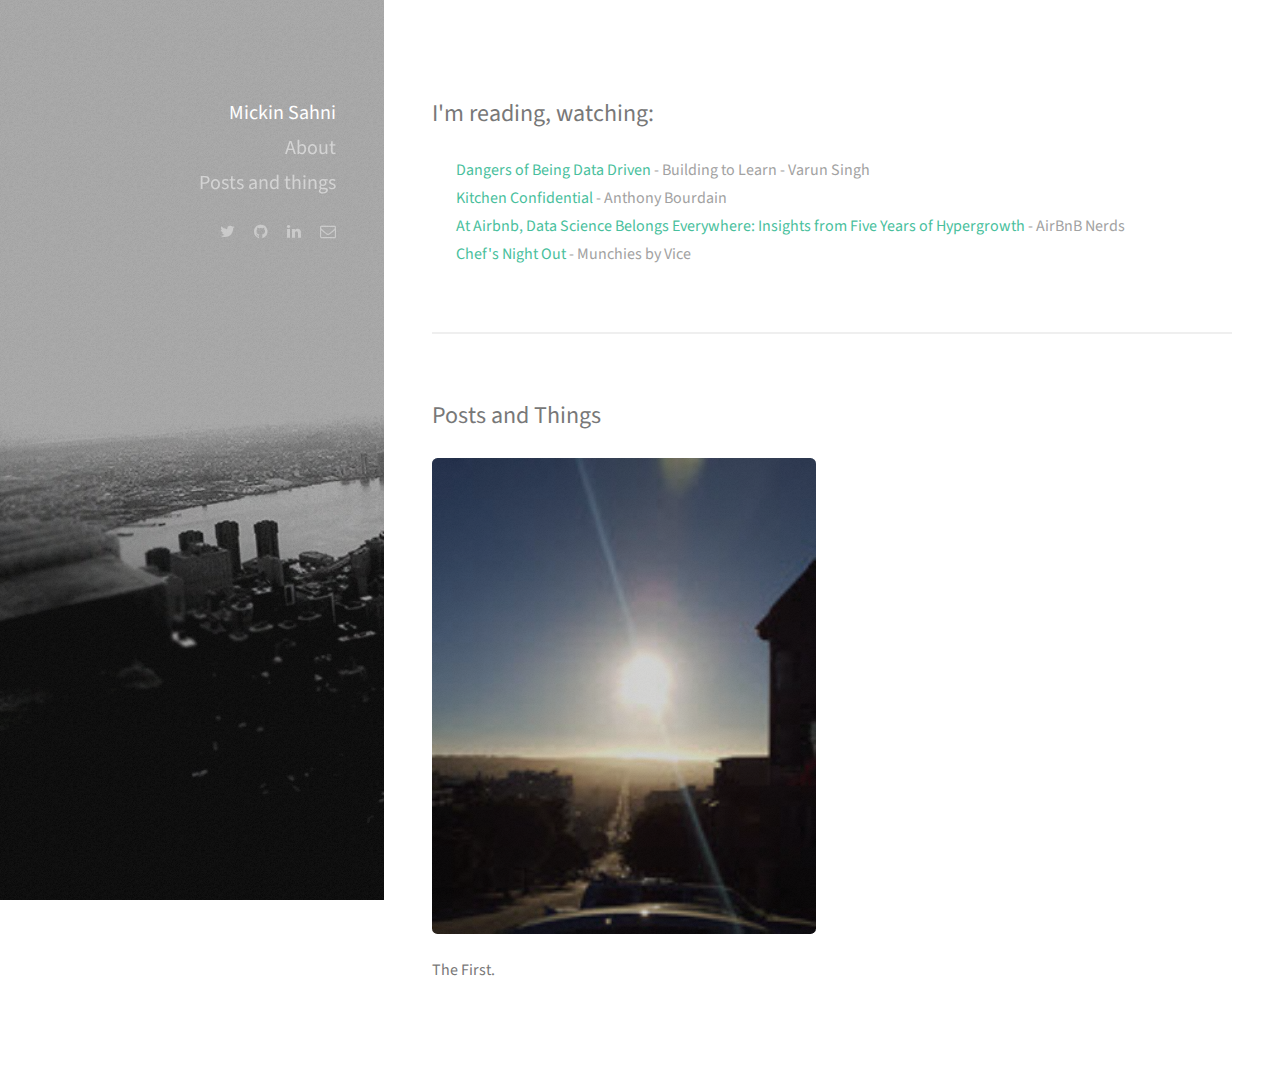
==== index.html @ ffeb9fa8 "Updating pages" ====
<!DOCTYPE HTML>
<!--
	Strata by HTML5 UP
	html5up.net | @n33co
	Free for personal and commercial use under the CCA 3.0 license (html5up.net/license)
-->
<html>
<head>
	<title>Mickin Sahni | Home</title>
	<meta charset="utf-8" />
	<meta name="viewport" content="width=device-width, initial-scale=1" />
	<!--[if lte IE 8]><script src="assets/js/ie/html5shiv.js"></script><![endif]-->
	<link rel="stylesheet" href="assets/css/main.css" />
	<!--[if lte IE 8]><link rel="stylesheet" href="assets/css/ie8.css" /><![endif]-->

	<!--Google Analytics-->
	<script>
		(function(i,s,o,g,r,a,m){i['GoogleAnalyticsObject']=r;i[r]=i[r]||function(){
			(i[r].q=i[r].q||[]).push(arguments)},i[r].l=1*new Date();a=s.createElement(o),
			m=s.getElementsByTagName(o)[0];a.async=1;a.src=g;m.parentNode.insertBefore(a,m)
		})(window,document,'script','//www.google-analytics.com/analytics.js','ga');

		ga('create', 'UA-68290142-1', 'auto');
		ga('send', 'pageview');

	</script>
	<!-- Scripts -->
			<script src="assets/js/jquery.min.js"></script>
			<script src="assets/js/jquery.poptrox.min.js"></script>
			<script src="assets/js/skel.min.js"></script>
			<script src="assets/js/util.js"></script>
			<!--[if lte IE 8]><script src="assets/js/ie/respond.min.js"></script><![endif]-->
			<script src="assets/js/main.js"></script>

</head>
<body id="top">

	<!-- Header -->
	<header id="header">
		<!-- <a href="#" class="image avatar"><img src="images/avatar.jpg" alt="" /></a> -->
		<h1><strong><a href="http://www.MickinSahni.com">Mickin Sahni</a></strong></h1>
		<nav id="footer">
			<h1><a href="http://mickinsahni.github.io/MickinSahni/pages/about.html">About</a></h1>
			<h1><a href="http://mickinsahni.github.io/MickinSahni/pages/postsandthings.html">Posts and things</a></h1>
			<ul class="icons">
				<li><a href="https://www.twitter.com/MickinSahni" class="icon fa-twitter" target="_blank"><span class="label">Twitter</span></a></li>
				<li><a href="https://www.github.com/MickinSahni" class="icon fa-github" target="_blank"><span class="label">Github</span></a></li>
				<li><a href="https://www.linkedin.com/in/mickinsahni" class="icon fa-linkedin" target="_blank"><span class="label">LinkedIn</span></a></li>
				<li><a href="mailto:Mickin@MickinSahni.com" class="icon fa-envelope-o" target="_blank"><span class="label">Email</span></a></li>
			</ul>
		</nav>
		<!-- <h1>Mickin Sahni</h1> -->
	</header>

	<!-- Main -->
	<div id="main">

		<!-- One -->
		<section id="one">
			<header class="major">
				<!--<h2>Technology. Entrepreneurship. Community.</h2>-->
			</header>
			

			<!-- <p>Hey, I'm Mickin. I work with federal and corporate orgs. of all sizes as a tech consultant with Ventera to develop process and product solutions. Most recently, I worked as a product owner for an <a href="https://18f.gsa.gov/2015/08/28/announcing-the-agile-BPA-awards/" target="_blank">18F software acquisition contract,</a> which further piqued my interest in open data.  A few of the roles I've played here at Ventera include product owner, QA, interaction designer/prototyper and amateur developer when I need and/or want to learn a bit more.<br> <br>As a Fosterly team member, I help build a growing tech community in D.C. and organized <a href="http://collaborate.fosterly.com" target="_blank">Collaborate,</a> a conference bringing together over 1,000 attendees and over 100 speakers from Google, AngelList, the White House and many others for two days of keynotes, workshops, and conversations. <br><br> I left UVA with a BS in Chemical Engineering and try to head down 29 as much as possible to visit and speak/mentor at events such as <a href="http://www.hackuva.com">Hack.UVa.</a></p> -->

			<h2>I'm reading, watching:</h2>
			<ul>
				<li><a href="https://buildingtolearn.wordpress.com/2015/03/27/dangers-of-being-data-driven/">Dangers of Being Data Driven</a> - Building to Learn - Varun Singh </li>
				<li><a href="http://www.amazon.com/Kitchen-Confidential-Anthony-Bourdain-ebook/dp/B002UM5BXW/ref=dp_kinw_strp_1">Kitchen Confidential</a> - Anthony Bourdain </li>
				<li><a href="http://nerds.airbnb.com/scaling-data-science/">At Airbnb, Data Science Belongs Everywhere: Insights from Five Years of Hypergrowth</a> - AirBnB Nerds</li>
				<li><a href="http://munchies.vice.com/show/munchies">Chef's Night Out</a> - Munchies by Vice</li>
			</ul>
						<!-- <ul class="actions">
							<li><a href="#" class="button">Learn More</a></li>
						</ul> -->





					</section>

					<!-- Two -->
					 <section id="two">
						<h2>Posts and Things</h2>
						
						<div class="row">
							<article class="6u 12u$(xsmall) work-item">
								<a href="images/fulls/SF.jpg" class="image fit thumb"><img src="images/thumbs/SF.jpg" alt="" /></a>
								<h3><a href="http://mickinsahni.github.io/MickinSahni/pages/posts/2015/12/The_First.html">The First.</a></h3>
								<!-- <p>Lorem ipsum dolor sit amet nisl sed nullam feugiat.</p> -->
							</article>
							<!-- <article class="6u$ 12u$(xsmall) work-item">
								<a href="images/fulls/02.jpg" class="image fit thumb"><img src="images/thumbs/02.jpg" alt="" /></a>
								<h3>Ultricies lacinia interdum</h3>
								<p>Lorem ipsum dolor sit amet nisl sed nullam feugiat.</p>
							</article>
							<article class="6u 12u$(xsmall) work-item">
								<a href="images/fulls/03.jpg" class="image fit thumb"><img src="images/thumbs/03.jpg" alt="" /></a>
								<h3>Tortor metus commodo</h3>
								<p>Lorem ipsum dolor sit amet nisl sed nullam feugiat.</p>
							</article>
							<article class="6u$ 12u$(xsmall) work-item">
								<a href="images/fulls/04.jpg" class="image fit thumb"><img src="images/thumbs/04.jpg" alt="" /></a>
								<h3>Quam neque phasellus</h3>
								<p>Lorem ipsum dolor sit amet nisl sed nullam feugiat.</p>
							</article>
							<article class="6u 12u$(xsmall) work-item">
								<a href="images/fulls/05.jpg" class="image fit thumb"><img src="images/thumbs/05.jpg" alt="" /></a>
								<h3>Nunc enim commodo aliquet</h3>
								<p>Lorem ipsum dolor sit amet nisl sed nullam feugiat.</p>
							</article>
							<article class="6u$ 12u$(xsmall) work-item">
								<a href="images/fulls/06.jpg" class="image fit thumb"><img src="images/thumbs/06.jpg" alt="" /></a>
								<h3>Risus ornare lacinia</h3>
								<p>Lorem ipsum dolor sit amet nisl sed nullam feugiat.</p>
							</article> -->
						</div>
						<!-- <ul class="actions">
							<li><a href="#" class="button">Full Portfolio</a></li>
						</ul>  -->
					</section> 

					<!-- Three -->
					<!-- <section id="three">
						<h2>Get In Touch</h2>
						<p>Accumsan pellentesque commodo blandit enim arcu non at amet id arcu magna. Accumsan orci faucibus id eu lorem semper nunc nisi lorem vulputate lorem neque lorem ipsum dolor.</p>
						<div class="row">
							<div class="8u 12u$(small)">
								<form method="post" action="#">
									<div class="row uniform 50%">
										<div class="6u 12u$(xsmall)"><input type="text" name="name" id="name" placeholder="Name" /></div>
										<div class="6u$ 12u$(xsmall)"><input type="email" name="email" id="email" placeholder="Email" /></div>
										<div class="12u$"><textarea name="message" id="message" placeholder="Message" rows="4"></textarea></div>
									</div>
								</form>
								<ul class="actions">
									<li><input type="submit" value="Send Message" /></li>
								</ul>
							</div>
							<div class="4u$ 12u$(small)">
								<ul class="labeled-icons">
									<li>
										<h3 class="icon fa-home"><span class="label">Address</span></h3>
										1234 Somewhere Rd.<br />
										Nashville, TN 00000<br />
										United States
									</li>
									<li>
										<h3 class="icon fa-mobile"><span class="label">Phone</span></h3>
										000-000-0000
									</li>
									<li>
										<h3 class="icon fa-envelope-o"><span class="label">Email</span></h3>
										<a href="#">hello@untitled.tld</a>
									</li>
								</ul>
							</div>
						</div>
					</section> -->

					<!-- Four -->
				<!--
					<section id="four">
						<h2>Elements</h2>

						<section>
							<h4>Text</h4>
							<p>This is <b>bold</b> and this is <strong>strong</strong>. This is <i>italic</i> and this is <em>emphasized</em>.
							This is <sup>superscript</sup> text and this is <sub>subscript</sub> text.
							This is <u>underlined</u> and this is code: <code>for (;;) { ... }</code>. Finally, <a href="#">this is a link</a>.</p>
							<hr />
							<header>
								<h4>Heading with a Subtitle</h4>
								<p>Lorem ipsum dolor sit amet nullam id egestas urna aliquam</p>
							</header>
							<p>Nunc lacinia ante nunc ac lobortis. Interdum adipiscing gravida odio porttitor sem non mi integer non faucibus ornare mi ut ante amet placerat aliquet. Volutpat eu sed ante lacinia sapien lorem accumsan varius montes viverra nibh in adipiscing blandit tempus accumsan.</p>
							<header>
								<h5>Heading with a Subtitle</h5>
								<p>Lorem ipsum dolor sit amet nullam id egestas urna aliquam</p>
							</header>
							<p>Nunc lacinia ante nunc ac lobortis. Interdum adipiscing gravida odio porttitor sem non mi integer non faucibus ornare mi ut ante amet placerat aliquet. Volutpat eu sed ante lacinia sapien lorem accumsan varius montes viverra nibh in adipiscing blandit tempus accumsan.</p>
							<hr />
							<h2>Heading Level 2</h2>
							<h3>Heading Level 3</h3>
							<h4>Heading Level 4</h4>
							<h5>Heading Level 5</h5>
							<h6>Heading Level 6</h6>
							<hr />
							<h5>Blockquote</h5>
							<blockquote>Fringilla nisl. Donec accumsan interdum nisi, quis tincidunt felis sagittis eget tempus euismod. Vestibulum ante ipsum primis in faucibus vestibulum. Blandit adipiscing eu felis iaculis volutpat ac adipiscing accumsan faucibus. Vestibulum ante ipsum primis in faucibus lorem ipsum dolor sit amet nullam adipiscing eu felis.</blockquote>
							<h5>Preformatted</h5>
							<pre><code>i = 0;

while (!deck.isInOrder()) {
print 'Iteration ' + i;
deck.shuffle();
i++;
}

print 'It took ' + i + ' iterations to sort the deck.';</code></pre>
						</section>

						<section>
							<h4>Lists</h4>
							<div class="row">
								<div class="6u 12u$(xsmall)">
									<h5>Unordered</h5>
									<ul>
										<li>Dolor pulvinar etiam magna etiam.</li>
										<li>Sagittis adipiscing lorem eleifend.</li>
										<li>Felis enim feugiat dolore viverra.</li>
									</ul>
									<h5>Alternate</h5>
									<ul class="alt">
										<li>Dolor pulvinar etiam magna etiam.</li>
										<li>Sagittis adipiscing lorem eleifend.</li>
										<li>Felis enim feugiat dolore viverra.</li>
									</ul>
								</div>
								<div class="6u$ 12u$(xsmall)">
									<h5>Ordered</h5>
									<ol>
										<li>Dolor pulvinar etiam magna etiam.</li>
										<li>Etiam vel felis at lorem sed viverra.</li>
										<li>Felis enim feugiat dolore viverra.</li>
										<li>Dolor pulvinar etiam magna etiam.</li>
										<li>Etiam vel felis at lorem sed viverra.</li>
										<li>Felis enim feugiat dolore viverra.</li>
									</ol>
									<h5>Icons</h5>
									<ul class="icons">
										<li><a href="#" class="icon fa-twitter"><span class="label">Twitter</span></a></li>
										<li><a href="#" class="icon fa-facebook"><span class="label">Facebook</span></a></li>
										<li><a href="#" class="icon fa-instagram"><span class="label">Instagram</span></a></li>
										<li><a href="#" class="icon fa-github"><span class="label">Github</span></a></li>
										<li><a href="#" class="icon fa-dribbble"><span class="label">Dribbble</span></a></li>
										<li><a href="#" class="icon fa-tumblr"><span class="label">Tumblr</span></a></li>
									</ul>
								</div>
							</div>
							<h5>Actions</h5>
							<ul class="actions">
								<li><a href="#" class="button special">Default</a></li>
								<li><a href="#" class="button">Default</a></li>
							</ul>
							<ul class="actions small">
								<li><a href="#" class="button special small">Small</a></li>
								<li><a href="#" class="button small">Small</a></li>
							</ul>
							<div class="row">
								<div class="6u 12u$(small)">
									<ul class="actions vertical">
										<li><a href="#" class="button special">Default</a></li>
										<li><a href="#" class="button">Default</a></li>
									</ul>
								</div>
								<div class="6u$ 12u$(small)">
									<ul class="actions vertical small">
										<li><a href="#" class="button special small">Small</a></li>
										<li><a href="#" class="button small">Small</a></li>
									</ul>
								</div>
								<div class="6u 12u$(small)">
									<ul class="actions vertical">
										<li><a href="#" class="button special fit">Default</a></li>
										<li><a href="#" class="button fit">Default</a></li>
									</ul>
								</div>
								<div class="6u$ 12u$(small)">
									<ul class="actions vertical small">
										<li><a href="#" class="button special small fit">Small</a></li>
										<li><a href="#" class="button small fit">Small</a></li>
									</ul>
								</div>
							</div>
						</section>

						<section>
							<h4>Table</h4>
							<h5>Default</h5>
							<div class="table-wrapper">
								<table>
									<thead>
										<tr>
											<th>Name</th>
											<th>Description</th>
											<th>Price</th>
										</tr>
									</thead>
									<tbody>
										<tr>
											<td>Item One</td>
											<td>Ante turpis integer aliquet porttitor.</td>
											<td>29.99</td>
										</tr>
										<tr>
											<td>Item Two</td>
											<td>Vis ac commodo adipiscing arcu aliquet.</td>
											<td>19.99</td>
										</tr>
										<tr>
											<td>Item Three</td>
											<td> Morbi faucibus arcu accumsan lorem.</td>
											<td>29.99</td>
										</tr>
										<tr>
											<td>Item Four</td>
											<td>Vitae integer tempus condimentum.</td>
											<td>19.99</td>
										</tr>
										<tr>
											<td>Item Five</td>
											<td>Ante turpis integer aliquet porttitor.</td>
											<td>29.99</td>
										</tr>
									</tbody>
									<tfoot>
										<tr>
											<td colspan="2"></td>
											<td>100.00</td>
										</tr>
									</tfoot>
								</table>
							</div>

							<h5>Alternate</h5>
							<div class="table-wrapper">
								<table class="alt">
									<thead>
										<tr>
											<th>Name</th>
											<th>Description</th>
											<th>Price</th>
										</tr>
									</thead>
									<tbody>
										<tr>
											<td>Item One</td>
											<td>Ante turpis integer aliquet porttitor.</td>
											<td>29.99</td>
										</tr>
										<tr>
											<td>Item Two</td>
											<td>Vis ac commodo adipiscing arcu aliquet.</td>
											<td>19.99</td>
										</tr>
										<tr>
											<td>Item Three</td>
											<td> Morbi faucibus arcu accumsan lorem.</td>
											<td>29.99</td>
										</tr>
										<tr>
											<td>Item Four</td>
											<td>Vitae integer tempus condimentum.</td>
											<td>19.99</td>
										</tr>
										<tr>
											<td>Item Five</td>
											<td>Ante turpis integer aliquet porttitor.</td>
											<td>29.99</td>
										</tr>
									</tbody>
									<tfoot>
										<tr>
											<td colspan="2"></td>
											<td>100.00</td>
										</tr>
									</tfoot>
								</table>
							</div>
						</section>

						<section>
							<h4>Buttons</h4>
							<ul class="actions">
								<li><a href="#" class="button special">Special</a></li>
								<li><a href="#" class="button">Default</a></li>
							</ul>
							<ul class="actions">
								<li><a href="#" class="button big">Big</a></li>
								<li><a href="#" class="button">Default</a></li>
								<li><a href="#" class="button small">Small</a></li>
							</ul>
							<ul class="actions fit">
								<li><a href="#" class="button special fit">Fit</a></li>
								<li><a href="#" class="button fit">Fit</a></li>
							</ul>
							<ul class="actions fit small">
								<li><a href="#" class="button special fit small">Fit + Small</a></li>
								<li><a href="#" class="button fit small">Fit + Small</a></li>
							</ul>
							<ul class="actions">
								<li><a href="#" class="button special icon fa-download">Icon</a></li>
								<li><a href="#" class="button icon fa-download">Icon</a></li>
							</ul>
							<ul class="actions">
								<li><span class="button special disabled">Special</span></li>
								<li><span class="button disabled">Default</span></li>
							</ul>
						</section>

						<section>
							<h4>Form</h4>
							<form method="post" action="#">
								<div class="row uniform 50%">
									<div class="6u 12u$(xsmall)">
										<input type="text" name="demo-name" id="demo-name" value="" placeholder="Name" />
									</div>
									<div class="6u$ 12u$(xsmall)">
										<input type="email" name="demo-email" id="demo-email" value="" placeholder="Email" />
									</div>
									<div class="12u$">
										<div class="select-wrapper">
											<select name="demo-category" id="demo-category">
												<option value="">- Category -</option>
												<option value="1">Manufacturing</option>
												<option value="1">Shipping</option>
												<option value="1">Administration</option>
												<option value="1">Human Resources</option>
											</select>
										</div>
									</div>
									<div class="4u 12u$(small)">
										<input type="radio" id="demo-priority-low" name="demo-priority" checked>
										<label for="demo-priority-low">Low Priority</label>
									</div>
									<div class="4u 12u$(small)">
										<input type="radio" id="demo-priority-normal" name="demo-priority">
										<label for="demo-priority-normal">Normal Priority</label>
									</div>
									<div class="4u$ 12u(small)">
										<input type="radio" id="demo-priority-high" name="demo-priority">
										<label for="demo-priority-high">High Priority</label>
									</div>
									<div class="6u 12u$(small)">
										<input type="checkbox" id="demo-copy" name="demo-copy">
										<label for="demo-copy">Email me a copy of this message</label>
									</div>
									<div class="6u$ 12u$(small)">
										<input type="checkbox" id="demo-human" name="demo-human" checked>
										<label for="demo-human">I am a human and not a robot</label>
									</div>
									<div class="12u$">
										<textarea name="demo-message" id="demo-message" placeholder="Enter your message" rows="6"></textarea>
									</div>
									<div class="12u$">
										<ul class="actions">
											<li><input type="submit" value="Send Message" class="special" /></li>
											<li><input type="reset" value="Reset" /></li>
										</ul>
									</div>
								</div>
							</form>
						</section>

						<section>
							<h4>Image</h4>
							<h5>Fit</h5>
							<div class="box alt">
								<div class="row 50% uniform">
									<div class="12u$"><span class="image fit"><img src="images/fulls/05.jpg" alt="" /></span></div>
									<div class="4u"><span class="image fit"><img src="images/thumbs/01.jpg" alt="" /></span></div>
									<div class="4u"><span class="image fit"><img src="images/thumbs/02.jpg" alt="" /></span></div>
									<div class="4u$"><span class="image fit"><img src="images/thumbs/03.jpg" alt="" /></span></div>
									<div class="4u"><span class="image fit"><img src="images/thumbs/04.jpg" alt="" /></span></div>
									<div class="4u"><span class="image fit"><img src="images/thumbs/05.jpg" alt="" /></span></div>
									<div class="4u$"><span class="image fit"><img src="images/thumbs/06.jpg" alt="" /></span></div>
									<div class="4u"><span class="image fit"><img src="images/thumbs/03.jpg" alt="" /></span></div>
									<div class="4u"><span class="image fit"><img src="images/thumbs/02.jpg" alt="" /></span></div>
									<div class="4u$"><span class="image fit"><img src="images/thumbs/01.jpg" alt="" /></span></div>
								</div>
							</div>
							<h5>Left &amp; Right</h5>
							<p><span class="image left"><img src="images/avatar.jpg" alt="" /></span>Fringilla nisl. Donec accumsan interdum nisi, quis tincidunt felis sagittis eget. tempus euismod. Vestibulum ante ipsum primis in faucibus vestibulum. Blandit adipiscing eu felis iaculis volutpat ac adipiscing accumsan eu faucibus. Integer ac pellentesque praesent tincidunt felis sagittis eget. tempus euismod. Vestibulum ante ipsum primis in faucibus vestibulum. Blandit adipiscing eu felis iaculis volutpat ac adipiscing accumsan eu faucibus. Integer ac pellentesque praesent. Donec accumsan interdum nisi, quis tincidunt felis sagittis eget. tempus euismod. Vestibulum ante ipsum primis in faucibus vestibulum. Blandit adipiscing eu felis iaculis volutpat ac adipiscing accumsan eu faucibus. Integer ac pellentesque praesent tincidunt felis sagittis eget. tempus euismod. Vestibulum ante ipsum primis in faucibus vestibulum. Blandit adipiscing eu felis iaculis volutpat ac adipiscing accumsan eu faucibus. Integer ac pellentesque praesent.</p>
							<p><span class="image right"><img src="images/avatar.jpg" alt="" /></span>Fringilla nisl. Donec accumsan interdum nisi, quis tincidunt felis sagittis eget. tempus euismod. Vestibulum ante ipsum primis in faucibus vestibulum. Blandit adipiscing eu felis iaculis volutpat ac adipiscing accumsan eu faucibus. Integer ac pellentesque praesent tincidunt felis sagittis eget. tempus euismod. Vestibulum ante ipsum primis in faucibus vestibulum. Blandit adipiscing eu felis iaculis volutpat ac adipiscing accumsan eu faucibus. Integer ac pellentesque praesent. Donec accumsan interdum nisi, quis tincidunt felis sagittis eget. tempus euismod. Vestibulum ante ipsum primis in faucibus vestibulum. Blandit adipiscing eu felis iaculis volutpat ac adipiscing accumsan eu faucibus. Integer ac pellentesque praesent tincidunt felis sagittis eget. tempus euismod. Vestibulum ante ipsum primis in faucibus vestibulum. Blandit adipiscing eu felis iaculis volutpat ac adipiscing accumsan eu faucibus. Integer ac pellentesque praesent.</p>
						</section>

					</section>
				-->

			</div>

			<!-- Footer -->
		<!-- 	<footer id="footer">
				<ul class="icons">
					<li><a href="https://www.twitter.com/MickinSahni" class="icon fa-twitter" target="_blank"><span class="label">Twitter</span></a></li>
					<li><a href="https://www.github.com/MickinSahni" class="icon fa-github" target="_blank"><span class="label">Github</span></a></li>
					<li><a href="https://www.linkedin.com/in/mickinsahni" class="icon fa-linkedin" target="_blank"><span class="label">LinkedIn</span></a></li>
					<li><a href="mailto:Mickin@MickinSahni.com" class="icon fa-envelope-o" target="_blank"><span class="label">Email</span></a></li>
				</ul>
				<ul class="copyright">
					<li>&copy; Mickin Sahni</li> <li>Design: HTML5 UP</li>
				</ul>
			</footer> -->

		
		</body>
		</html>
---- assets/css/main.css ----
@import url("font-awesome.min.css");
@import url("http://fonts.googleapis.com/css?family=Source+Sans+Pro:400,400italic");

/*
	Strata by HTML5 UP
	html5up.net | @n33co
	Free for personal and commercial use under the CCA 3.0 license (html5up.net/license)
*/

/* Reset */

	html, body, div, span, applet, object, iframe, h1, h2, h3, h4, h5, h6, p, blockquote, pre, a, abbr, acronym, address, big, cite, code, del, dfn, em, img, ins, kbd, q, s, samp, small, strike, strong, sub, sup, tt, var, b, u, i, center, dl, dt, dd, ol, ul, li, fieldset, form, label, legend, table, caption, tbody, tfoot, thead, tr, th, td, article, aside, canvas, details, embed, figure, figcaption, footer, header, hgroup, menu, nav, output, ruby, section, summary, time, mark, audio, video {
		margin: 0;
		padding: 0;
		border: 0;
		font-size: 100%;
		font: inherit;
		vertical-align: baseline;
	}

	article, aside, details, figcaption, figure, footer, header, hgroup, menu, nav, section {
		display: block;
	}

	body {
		line-height: 1;
	}

	ol, ul {
		list-style: none;
	}

	blockquote, q {
		quotes: none;
	}

	blockquote:before, blockquote:after, q:before, q:after {
		content: '';
		content: none;
	}

	table {
		border-collapse: collapse;
		border-spacing: 0;
	}

	body {
		-webkit-text-size-adjust: none;
	}

/* Box Model */

	*, *:before, *:after {
		-moz-box-sizing: border-box;
		-webkit-box-sizing: border-box;
		box-sizing: border-box;
	}

/* Containers */

	.container {
		margin-left: auto;
		margin-right: auto;
	}

	.container.\31 25\25 {
		width: 100%;
		max-width: 1200px;
		min-width: 960px;
	}

	.container.\37 5\25 {
		width: 720px;
	}

	.container.\35 0\25 {
		width: 480px;
	}

	.container.\32 5\25 {
		width: 240px;
	}

	.container {
		width: 960px;
	}

	@media screen and (max-width: 1800px) {

		.container.\31 25\25 {
			width: 100%;
			max-width: 1200px;
			min-width: 960px;
		}

		.container.\37 5\25 {
			width: 720px;
		}

		.container.\35 0\25 {
			width: 480px;
		}

		.container.\32 5\25 {
			width: 240px;
		}

		.container {
			width: 960px;
		}

	}

	@media screen and (max-width: 1280px) {

		.container.\31 25\25 {
			width: 100%;
			max-width: 1200px;
			min-width: 960px;
		}

		.container.\37 5\25 {
			width: 720px;
		}

		.container.\35 0\25 {
			width: 480px;
		}

		.container.\32 5\25 {
			width: 240px;
		}

		.container {
			width: 960px;
		}

	}

	@media screen and (max-width: 980px) {

		.container.\31 25\25 {
			width: 100%;
			max-width: 1200px;
			min-width: 960px;
		}

		.container.\37 5\25 {
			width: 720px;
		}

		.container.\35 0\25 {
			width: 480px;
		}

		.container.\32 5\25 {
			width: 240px;
		}

		.container {
			width: 960px;
		}

	}

	@media screen and (max-width: 736px) {

		.container.\31 25\25 {
			width: 100%;
			max-width: 1200px;
			min-width: 960px;
		}

		.container.\37 5\25 {
			width: 720px;
		}

		.container.\35 0\25 {
			width: 480px;
		}

		.container.\32 5\25 {
			width: 240px;
		}

		.container {
			width: 960px;
		}

	}

	@media screen and (max-width: 480px) {

		.container.\31 25\25 {
			width: 100%;
			max-width: 1200px;
			min-width: 960px;
		}

		.container.\37 5\25 {
			width: 720px;
		}

		.container.\35 0\25 {
			width: 480px;
		}

		.container.\32 5\25 {
			width: 240px;
		}

		.container {
			width: 960px;
		}

	}

/* Grid */

	.row {
		border-bottom: solid 1px transparent;
		-moz-box-sizing: border-box;
		-webkit-box-sizing: border-box;
		box-sizing: border-box;
	}

	.row > * {
		float: left;
		-moz-box-sizing: border-box;
		-webkit-box-sizing: border-box;
		box-sizing: border-box;
	}

	.row:after, .row:before {
		content: '';
		display: block;
		clear: both;
		height: 0;
	}

	.row.uniform > * > :first-child {
		margin-top: 0;
	}

	.row.uniform > * > :last-child {
		margin-bottom: 0;
	}

	.row.\30 \25 > * {
		padding: 0 0 0 0em;
	}

	.row.\30 \25 {
		margin: 0 0 -1px 0em;
	}

	.row.uniform.\30 \25 > * {
		padding: 0em 0 0 0em;
	}

	.row.uniform.\30 \25 {
		margin: 0em 0 -1px 0em;
	}

	.row > * {
		padding: 0 0 0 2.5em;
	}

	.row {
		margin: 0 0 -1px -2.5em;
	}

	.row.uniform > * {
		padding: 2.5em 0 0 2.5em;
	}

	.row.uniform {
		margin: -2.5em 0 -1px -2.5em;
	}

	.row.\32 00\25 > * {
		padding: 0 0 0 5em;
	}

	.row.\32 00\25 {
		margin: 0 0 -1px -5em;
	}

	.row.uniform.\32 00\25 > * {
		padding: 5em 0 0 5em;
	}

	.row.uniform.\32 00\25 {
		margin: -5em 0 -1px -5em;
	}

	.row.\31 50\25 > * {
		padding: 0 0 0 3.75em;
	}

	.row.\31 50\25 {
		margin: 0 0 -1px -3.75em;
	}

	.row.uniform.\31 50\25 > * {
		padding: 3.75em 0 0 3.75em;
	}

	.row.uniform.\31 50\25 {
		margin: -3.75em 0 -1px -3.75em;
	}

	.row.\35 0\25 > * {
		padding: 0 0 0 1.25em;
	}

	.row.\35 0\25 {
		margin: 0 0 -1px -1.25em;
	}

	.row.uniform.\35 0\25 > * {
		padding: 1.25em 0 0 1.25em;
	}

	.row.uniform.\35 0\25 {
		margin: -1.25em 0 -1px -1.25em;
	}

	.row.\32 5\25 > * {
		padding: 0 0 0 0.625em;
	}

	.row.\32 5\25 {
		margin: 0 0 -1px -0.625em;
	}

	.row.uniform.\32 5\25 > * {
		padding: 0.625em 0 0 0.625em;
	}

	.row.uniform.\32 5\25 {
		margin: -0.625em 0 -1px -0.625em;
	}

	.\31 2u, .\31 2u\24 {
		width: 100%;
		clear: none;
		margin-left: 0;
	}

	.\31 1u, .\31 1u\24 {
		width: 91.6666666667%;
		clear: none;
		margin-left: 0;
	}

	.\31 0u, .\31 0u\24 {
		width: 83.3333333333%;
		clear: none;
		margin-left: 0;
	}

	.\39 u, .\39 u\24 {
		width: 75%;
		clear: none;
		margin-left: 0;
	}

	.\38 u, .\38 u\24 {
		width: 66.6666666667%;
		clear: none;
		margin-left: 0;
	}

	.\37 u, .\37 u\24 {
		width: 58.3333333333%;
		clear: none;
		margin-left: 0;
	}

	.\36 u, .\36 u\24 {
		width: 50%;
		clear: none;
		margin-left: 0;
	}

	.\35 u, .\35 u\24 {
		width: 41.6666666667%;
		clear: none;
		margin-left: 0;
	}

	.\34 u, .\34 u\24 {
		width: 33.3333333333%;
		clear: none;
		margin-left: 0;
	}

	.\33 u, .\33 u\24 {
		width: 25%;
		clear: none;
		margin-left: 0;
	}

	.\32 u, .\32 u\24 {
		width: 16.6666666667%;
		clear: none;
		margin-left: 0;
	}

	.\31 u, .\31 u\24 {
		width: 8.3333333333%;
		clear: none;
		margin-left: 0;
	}

	.\31 2u\24 + *,
	.\31 1u\24 + *,
	.\31 0u\24 + *,
	.\39 u\24 + *,
	.\38 u\24 + *,
	.\37 u\24 + *,
	.\36 u\24 + *,
	.\35 u\24 + *,
	.\34 u\24 + *,
	.\33 u\24 + *,
	.\32 u\24 + *,
	.\31 u\24 + * {
		clear: left;
	}

	.\-11u {
		margin-left: 91.66667%;
	}

	.\-10u {
		margin-left: 83.33333%;
	}

	.\-9u {
		margin-left: 75%;
	}

	.\-8u {
		margin-left: 66.66667%;
	}

	.\-7u {
		margin-left: 58.33333%;
	}

	.\-6u {
		margin-left: 50%;
	}

	.\-5u {
		margin-left: 41.66667%;
	}

	.\-4u {
		margin-left: 33.33333%;
	}

	.\-3u {
		margin-left: 25%;
	}

	.\-2u {
		margin-left: 16.66667%;
	}

	.\-1u {
		margin-left: 8.33333%;
	}

	@media screen and (max-width: 1800px) {

		.row > * {
			padding: 0 0 0 2.5em;
		}

		.row {
			margin: 0 0 -1px -2.5em;
		}

		.row.uniform > * {
			padding: 2.5em 0 0 2.5em;
		}

		.row.uniform {
			margin: -2.5em 0 -1px -2.5em;
		}

		.row.\32 00\25 > * {
			padding: 0 0 0 5em;
		}

		.row.\32 00\25 {
			margin: 0 0 -1px -5em;
		}

		.row.uniform.\32 00\25 > * {
			padding: 5em 0 0 5em;
		}

		.row.uniform.\32 00\25 {
			margin: -5em 0 -1px -5em;
		}

		.row.\31 50\25 > * {
			padding: 0 0 0 3.75em;
		}

		.row.\31 50\25 {
			margin: 0 0 -1px -3.75em;
		}

		.row.uniform.\31 50\25 > * {
			padding: 3.75em 0 0 3.75em;
		}

		.row.uniform.\31 50\25 {
			margin: -3.75em 0 -1px -3.75em;
		}

		.row.\35 0\25 > * {
			padding: 0 0 0 1.25em;
		}

		.row.\35 0\25 {
			margin: 0 0 -1px -1.25em;
		}

		.row.uniform.\35 0\25 > * {
			padding: 1.25em 0 0 1.25em;
		}

		.row.uniform.\35 0\25 {
			margin: -1.25em 0 -1px -1.25em;
		}

		.row.\32 5\25 > * {
			padding: 0 0 0 0.625em;
		}

		.row.\32 5\25 {
			margin: 0 0 -1px -0.625em;
		}

		.row.uniform.\32 5\25 > * {
			padding: 0.625em 0 0 0.625em;
		}

		.row.uniform.\32 5\25 {
			margin: -0.625em 0 -1px -0.625em;
		}

		.\31 2u\28xlarge\29, .\31 2u\24\28xlarge\29 {
			width: 100%;
			clear: none;
			margin-left: 0;
		}

		.\31 1u\28xlarge\29, .\31 1u\24\28xlarge\29 {
			width: 91.6666666667%;
			clear: none;
			margin-left: 0;
		}

		.\31 0u\28xlarge\29, .\31 0u\24\28xlarge\29 {
			width: 83.3333333333%;
			clear: none;
			margin-left: 0;
		}

		.\39 u\28xlarge\29, .\39 u\24\28xlarge\29 {
			width: 75%;
			clear: none;
			margin-left: 0;
		}

		.\38 u\28xlarge\29, .\38 u\24\28xlarge\29 {
			width: 66.6666666667%;
			clear: none;
			margin-left: 0;
		}

		.\37 u\28xlarge\29, .\37 u\24\28xlarge\29 {
			width: 58.3333333333%;
			clear: none;
			margin-left: 0;
		}

		.\36 u\28xlarge\29, .\36 u\24\28xlarge\29 {
			width: 50%;
			clear: none;
			margin-left: 0;
		}

		.\35 u\28xlarge\29, .\35 u\24\28xlarge\29 {
			width: 41.6666666667%;
			clear: none;
			margin-left: 0;
		}

		.\34 u\28xlarge\29, .\34 u\24\28xlarge\29 {
			width: 33.3333333333%;
			clear: none;
			margin-left: 0;
		}

		.\33 u\28xlarge\29, .\33 u\24\28xlarge\29 {
			width: 25%;
			clear: none;
			margin-left: 0;
		}

		.\32 u\28xlarge\29, .\32 u\24\28xlarge\29 {
			width: 16.6666666667%;
			clear: none;
			margin-left: 0;
		}

		.\31 u\28xlarge\29, .\31 u\24\28xlarge\29 {
			width: 8.3333333333%;
			clear: none;
			margin-left: 0;
		}

		.\31 2u\24\28xlarge\29 + *,
		.\31 1u\24\28xlarge\29 + *,
		.\31 0u\24\28xlarge\29 + *,
		.\39 u\24\28xlarge\29 + *,
		.\38 u\24\28xlarge\29 + *,
		.\37 u\24\28xlarge\29 + *,
		.\36 u\24\28xlarge\29 + *,
		.\35 u\24\28xlarge\29 + *,
		.\34 u\24\28xlarge\29 + *,
		.\33 u\24\28xlarge\29 + *,
		.\32 u\24\28xlarge\29 + *,
		.\31 u\24\28xlarge\29 + * {
			clear: left;
		}

		.\-11u\28xlarge\29 {
			margin-left: 91.66667%;
		}

		.\-10u\28xlarge\29 {
			margin-left: 83.33333%;
		}

		.\-9u\28xlarge\29 {
			margin-left: 75%;
		}

		.\-8u\28xlarge\29 {
			margin-left: 66.66667%;
		}

		.\-7u\28xlarge\29 {
			margin-left: 58.33333%;
		}

		.\-6u\28xlarge\29 {
			margin-left: 50%;
		}

		.\-5u\28xlarge\29 {
			margin-left: 41.66667%;
		}

		.\-4u\28xlarge\29 {
			margin-left: 33.33333%;
		}

		.\-3u\28xlarge\29 {
			margin-left: 25%;
		}

		.\-2u\28xlarge\29 {
			margin-left: 16.66667%;
		}

		.\-1u\28xlarge\29 {
			margin-left: 8.33333%;
		}

	}

	@media screen and (max-width: 1280px) {

		.row > * {
			padding: 0 0 0 2em;
		}

		.row {
			margin: 0 0 -1px -2em;
		}

		.row.uniform > * {
			padding: 2em 0 0 2em;
		}

		.row.uniform {
			margin: -2em 0 -1px -2em;
		}

		.row.\32 00\25 > * {
			padding: 0 0 0 4em;
		}

		.row.\32 00\25 {
			margin: 0 0 -1px -4em;
		}

		.row.uniform.\32 00\25 > * {
			padding: 4em 0 0 4em;
		}

		.row.uniform.\32 00\25 {
			margin: -4em 0 -1px -4em;
		}

		.row.\31 50\25 > * {
			padding: 0 0 0 3em;
		}

		.row.\31 50\25 {
			margin: 0 0 -1px -3em;
		}

		.row.uniform.\31 50\25 > * {
			padding: 3em 0 0 3em;
		}

		.row.uniform.\31 50\25 {
			margin: -3em 0 -1px -3em;
		}

		.row.\35 0\25 > * {
			padding: 0 0 0 1em;
		}

		.row.\35 0\25 {
			margin: 0 0 -1px -1em;
		}

		.row.uniform.\35 0\25 > * {
			padding: 1em 0 0 1em;
		}

		.row.uniform.\35 0\25 {
			margin: -1em 0 -1px -1em;
		}

		.row.\32 5\25 > * {
			padding: 0 0 0 0.5em;
		}

		.row.\32 5\25 {
			margin: 0 0 -1px -0.5em;
		}

		.row.uniform.\32 5\25 > * {
			padding: 0.5em 0 0 0.5em;
		}

		.row.uniform.\32 5\25 {
			margin: -0.5em 0 -1px -0.5em;
		}

		.\31 2u\28large\29, .\31 2u\24\28large\29 {
			width: 100%;
			clear: none;
			margin-left: 0;
		}

		.\31 1u\28large\29, .\31 1u\24\28large\29 {
			width: 91.6666666667%;
			clear: none;
			margin-left: 0;
		}

		.\31 0u\28large\29, .\31 0u\24\28large\29 {
			width: 83.3333333333%;
			clear: none;
			margin-left: 0;
		}

		.\39 u\28large\29, .\39 u\24\28large\29 {
			width: 75%;
			clear: none;
			margin-left: 0;
		}

		.\38 u\28large\29, .\38 u\24\28large\29 {
			width: 66.6666666667%;
			clear: none;
			margin-left: 0;
		}

		.\37 u\28large\29, .\37 u\24\28large\29 {
			width: 58.3333333333%;
			clear: none;
			margin-left: 0;
		}

		.\36 u\28large\29, .\36 u\24\28large\29 {
			width: 50%;
			clear: none;
			margin-left: 0;
		}

		.\35 u\28large\29, .\35 u\24\28large\29 {
			width: 41.6666666667%;
			clear: none;
			margin-left: 0;
		}

		.\34 u\28large\29, .\34 u\24\28large\29 {
			width: 33.3333333333%;
			clear: none;
			margin-left: 0;
		}

		.\33 u\28large\29, .\33 u\24\28large\29 {
			width: 25%;
			clear: none;
			margin-left: 0;
		}

		.\32 u\28large\29, .\32 u\24\28large\29 {
			width: 16.6666666667%;
			clear: none;
			margin-left: 0;
		}

		.\31 u\28large\29, .\31 u\24\28large\29 {
			width: 8.3333333333%;
			clear: none;
			margin-left: 0;
		}

		.\31 2u\24\28large\29 + *,
		.\31 1u\24\28large\29 + *,
		.\31 0u\24\28large\29 + *,
		.\39 u\24\28large\29 + *,
		.\38 u\24\28large\29 + *,
		.\37 u\24\28large\29 + *,
		.\36 u\24\28large\29 + *,
		.\35 u\24\28large\29 + *,
		.\34 u\24\28large\29 + *,
		.\33 u\24\28large\29 + *,
		.\32 u\24\28large\29 + *,
		.\31 u\24\28large\29 + * {
			clear: left;
		}

		.\-11u\28large\29 {
			margin-left: 91.66667%;
		}

		.\-10u\28large\29 {
			margin-left: 83.33333%;
		}

		.\-9u\28large\29 {
			margin-left: 75%;
		}

		.\-8u\28large\29 {
			margin-left: 66.66667%;
		}

		.\-7u\28large\29 {
			margin-left: 58.33333%;
		}

		.\-6u\28large\29 {
			margin-left: 50%;
		}

		.\-5u\28large\29 {
			margin-left: 41.66667%;
		}

		.\-4u\28large\29 {
			margin-left: 33.33333%;
		}

		.\-3u\28large\29 {
			margin-left: 25%;
		}

		.\-2u\28large\29 {
			margin-left: 16.66667%;
		}

		.\-1u\28large\29 {
			margin-left: 8.33333%;
		}

	}

	@media screen and (max-width: 980px) {

		.row > * {
			padding: 0 0 0 2em;
		}

		.row {
			margin: 0 0 -1px -2em;
		}

		.row.uniform > * {
			padding: 2em 0 0 2em;
		}

		.row.uniform {
			margin: -2em 0 -1px -2em;
		}

		.row.\32 00\25 > * {
			padding: 0 0 0 4em;
		}

		.row.\32 00\25 {
			margin: 0 0 -1px -4em;
		}

		.row.uniform.\32 00\25 > * {
			padding: 4em 0 0 4em;
		}

		.row.uniform.\32 00\25 {
			margin: -4em 0 -1px -4em;
		}

		.row.\31 50\25 > * {
			padding: 0 0 0 3em;
		}

		.row.\31 50\25 {
			margin: 0 0 -1px -3em;
		}

		.row.uniform.\31 50\25 > * {
			padding: 3em 0 0 3em;
		}

		.row.uniform.\31 50\25 {
			margin: -3em 0 -1px -3em;
		}

		.row.\35 0\25 > * {
			padding: 0 0 0 1em;
		}

		.row.\35 0\25 {
			margin: 0 0 -1px -1em;
		}

		.row.uniform.\35 0\25 > * {
			padding: 1em 0 0 1em;
		}

		.row.uniform.\35 0\25 {
			margin: -1em 0 -1px -1em;
		}

		.row.\32 5\25 > * {
			padding: 0 0 0 0.5em;
		}

		.row.\32 5\25 {
			margin: 0 0 -1px -0.5em;
		}

		.row.uniform.\32 5\25 > * {
			padding: 0.5em 0 0 0.5em;
		}

		.row.uniform.\32 5\25 {
			margin: -0.5em 0 -1px -0.5em;
		}

		.\31 2u\28medium\29, .\31 2u\24\28medium\29 {
			width: 100%;
			clear: none;
			margin-left: 0;
		}

		.\31 1u\28medium\29, .\31 1u\24\28medium\29 {
			width: 91.6666666667%;
			clear: none;
			margin-left: 0;
		}

		.\31 0u\28medium\29, .\31 0u\24\28medium\29 {
			width: 83.3333333333%;
			clear: none;
			margin-left: 0;
		}

		.\39 u\28medium\29, .\39 u\24\28medium\29 {
			width: 75%;
			clear: none;
			margin-left: 0;
		}

		.\38 u\28medium\29, .\38 u\24\28medium\29 {
			width: 66.6666666667%;
			clear: none;
			margin-left: 0;
		}

		.\37 u\28medium\29, .\37 u\24\28medium\29 {
			width: 58.3333333333%;
			clear: none;
			margin-left: 0;
		}

		.\36 u\28medium\29, .\36 u\24\28medium\29 {
			width: 50%;
			clear: none;
			margin-left: 0;
		}

		.\35 u\28medium\29, .\35 u\24\28medium\29 {
			width: 41.6666666667%;
			clear: none;
			margin-left: 0;
		}

		.\34 u\28medium\29, .\34 u\24\28medium\29 {
			width: 33.3333333333%;
			clear: none;
			margin-left: 0;
		}

		.\33 u\28medium\29, .\33 u\24\28medium\29 {
			width: 25%;
			clear: none;
			margin-left: 0;
		}

		.\32 u\28medium\29, .\32 u\24\28medium\29 {
			width: 16.6666666667%;
			clear: none;
			margin-left: 0;
		}

		.\31 u\28medium\29, .\31 u\24\28medium\29 {
			width: 8.3333333333%;
			clear: none;
			margin-left: 0;
		}

		.\31 2u\24\28medium\29 + *,
		.\31 1u\24\28medium\29 + *,
		.\31 0u\24\28medium\29 + *,
		.\39 u\24\28medium\29 + *,
		.\38 u\24\28medium\29 + *,
		.\37 u\24\28medium\29 + *,
		.\36 u\24\28medium\29 + *,
		.\35 u\24\28medium\29 + *,
		.\34 u\24\28medium\29 + *,
		.\33 u\24\28medium\29 + *,
		.\32 u\24\28medium\29 + *,
		.\31 u\24\28medium\29 + * {
			clear: left;
		}

		.\-11u\28medium\29 {
			margin-left: 91.66667%;
		}

		.\-10u\28medium\29 {
			margin-left: 83.33333%;
		}

		.\-9u\28medium\29 {
			margin-left: 75%;
		}

		.\-8u\28medium\29 {
			margin-left: 66.66667%;
		}

		.\-7u\28medium\29 {
			margin-left: 58.33333%;
		}

		.\-6u\28medium\29 {
			margin-left: 50%;
		}

		.\-5u\28medium\29 {
			margin-left: 41.66667%;
		}

		.\-4u\28medium\29 {
			margin-left: 33.33333%;
		}

		.\-3u\28medium\29 {
			margin-left: 25%;
		}

		.\-2u\28medium\29 {
			margin-left: 16.66667%;
		}

		.\-1u\28medium\29 {
			margin-left: 8.33333%;
		}

	}

	@media screen and (max-width: 736px) {

		.row > * {
			padding: 0 0 0 1.5em;
		}

		.row {
			margin: 0 0 -1px -1.5em;
		}

		.row.uniform > * {
			padding: 1.5em 0 0 1.5em;
		}

		.row.uniform {
			margin: -1.5em 0 -1px -1.5em;
		}

		.row.\32 00\25 > * {
			padding: 0 0 0 3em;
		}

		.row.\32 00\25 {
			margin: 0 0 -1px -3em;
		}

		.row.uniform.\32 00\25 > * {
			padding: 3em 0 0 3em;
		}

		.row.uniform.\32 00\25 {
			margin: -3em 0 -1px -3em;
		}

		.row.\31 50\25 > * {
			padding: 0 0 0 2.25em;
		}

		.row.\31 50\25 {
			margin: 0 0 -1px -2.25em;
		}

		.row.uniform.\31 50\25 > * {
			padding: 2.25em 0 0 2.25em;
		}

		.row.uniform.\31 50\25 {
			margin: -2.25em 0 -1px -2.25em;
		}

		.row.\35 0\25 > * {
			padding: 0 0 0 0.75em;
		}

		.row.\35 0\25 {
			margin: 0 0 -1px -0.75em;
		}

		.row.uniform.\35 0\25 > * {
			padding: 0.75em 0 0 0.75em;
		}

		.row.uniform.\35 0\25 {
			margin: -0.75em 0 -1px -0.75em;
		}

		.row.\32 5\25 > * {
			padding: 0 0 0 0.375em;
		}

		.row.\32 5\25 {
			margin: 0 0 -1px -0.375em;
		}

		.row.uniform.\32 5\25 > * {
			padding: 0.375em 0 0 0.375em;
		}

		.row.uniform.\32 5\25 {
			margin: -0.375em 0 -1px -0.375em;
		}

		.\31 2u\28small\29, .\31 2u\24\28small\29 {
			width: 100%;
			clear: none;
			margin-left: 0;
		}

		.\31 1u\28small\29, .\31 1u\24\28small\29 {
			width: 91.6666666667%;
			clear: none;
			margin-left: 0;
		}

		.\31 0u\28small\29, .\31 0u\24\28small\29 {
			width: 83.3333333333%;
			clear: none;
			margin-left: 0;
		}

		.\39 u\28small\29, .\39 u\24\28small\29 {
			width: 75%;
			clear: none;
			margin-left: 0;
		}

		.\38 u\28small\29, .\38 u\24\28small\29 {
			width: 66.6666666667%;
			clear: none;
			margin-left: 0;
		}

		.\37 u\28small\29, .\37 u\24\28small\29 {
			width: 58.3333333333%;
			clear: none;
			margin-left: 0;
		}

		.\36 u\28small\29, .\36 u\24\28small\29 {
			width: 50%;
			clear: none;
			margin-left: 0;
		}

		.\35 u\28small\29, .\35 u\24\28small\29 {
			width: 41.6666666667%;
			clear: none;
			margin-left: 0;
		}

		.\34 u\28small\29, .\34 u\24\28small\29 {
			width: 33.3333333333%;
			clear: none;
			margin-left: 0;
		}

		.\33 u\28small\29, .\33 u\24\28small\29 {
			width: 25%;
			clear: none;
			margin-left: 0;
		}

		.\32 u\28small\29, .\32 u\24\28small\29 {
			width: 16.6666666667%;
			clear: none;
			margin-left: 0;
		}

		.\31 u\28small\29, .\31 u\24\28small\29 {
			width: 8.3333333333%;
			clear: none;
			margin-left: 0;
		}

		.\31 2u\24\28small\29 + *,
		.\31 1u\24\28small\29 + *,
		.\31 0u\24\28small\29 + *,
		.\39 u\24\28small\29 + *,
		.\38 u\24\28small\29 + *,
		.\37 u\24\28small\29 + *,
		.\36 u\24\28small\29 + *,
		.\35 u\24\28small\29 + *,
		.\34 u\24\28small\29 + *,
		.\33 u\24\28small\29 + *,
		.\32 u\24\28small\29 + *,
		.\31 u\24\28small\29 + * {
			clear: left;
		}

		.\-11u\28small\29 {
			margin-left: 91.66667%;
		}

		.\-10u\28small\29 {
			margin-left: 83.33333%;
		}

		.\-9u\28small\29 {
			margin-left: 75%;
		}

		.\-8u\28small\29 {
			margin-left: 66.66667%;
		}

		.\-7u\28small\29 {
			margin-left: 58.33333%;
		}

		.\-6u\28small\29 {
			margin-left: 50%;
		}

		.\-5u\28small\29 {
			margin-left: 41.66667%;
		}

		.\-4u\28small\29 {
			margin-left: 33.33333%;
		}

		.\-3u\28small\29 {
			margin-left: 25%;
		}

		.\-2u\28small\29 {
			margin-left: 16.66667%;
		}

		.\-1u\28small\29 {
			margin-left: 8.33333%;
		}

	}

	@media screen and (max-width: 480px) {

		.row > * {
			padding: 0 0 0 1.5em;
		}

		.row {
			margin: 0 0 -1px -1.5em;
		}

		.row.uniform > * {
			padding: 1.5em 0 0 1.5em;
		}

		.row.uniform {
			margin: -1.5em 0 -1px -1.5em;
		}

		.row.\32 00\25 > * {
			padding: 0 0 0 3em;
		}

		.row.\32 00\25 {
			margin: 0 0 -1px -3em;
		}

		.row.uniform.\32 00\25 > * {
			padding: 3em 0 0 3em;
		}

		.row.uniform.\32 00\25 {
			margin: -3em 0 -1px -3em;
		}

		.row.\31 50\25 > * {
			padding: 0 0 0 2.25em;
		}

		.row.\31 50\25 {
			margin: 0 0 -1px -2.25em;
		}

		.row.uniform.\31 50\25 > * {
			padding: 2.25em 0 0 2.25em;
		}

		.row.uniform.\31 50\25 {
			margin: -2.25em 0 -1px -2.25em;
		}

		.row.\35 0\25 > * {
			padding: 0 0 0 0.75em;
		}

		.row.\35 0\25 {
			margin: 0 0 -1px -0.75em;
		}

		.row.uniform.\35 0\25 > * {
			padding: 0.75em 0 0 0.75em;
		}

		.row.uniform.\35 0\25 {
			margin: -0.75em 0 -1px -0.75em;
		}

		.row.\32 5\25 > * {
			padding: 0 0 0 0.375em;
		}

		.row.\32 5\25 {
			margin: 0 0 -1px -0.375em;
		}

		.row.uniform.\32 5\25 > * {
			padding: 0.375em 0 0 0.375em;
		}

		.row.uniform.\32 5\25 {
			margin: -0.375em 0 -1px -0.375em;
		}

		.\31 2u\28xsmall\29, .\31 2u\24\28xsmall\29 {
			width: 100%;
			clear: none;
			margin-left: 0;
		}

		.\31 1u\28xsmall\29, .\31 1u\24\28xsmall\29 {
			width: 91.6666666667%;
			clear: none;
			margin-left: 0;
		}

		.\31 0u\28xsmall\29, .\31 0u\24\28xsmall\29 {
			width: 83.3333333333%;
			clear: none;
			margin-left: 0;
		}

		.\39 u\28xsmall\29, .\39 u\24\28xsmall\29 {
			width: 75%;
			clear: none;
			margin-left: 0;
		}

		.\38 u\28xsmall\29, .\38 u\24\28xsmall\29 {
			width: 66.6666666667%;
			clear: none;
			margin-left: 0;
		}

		.\37 u\28xsmall\29, .\37 u\24\28xsmall\29 {
			width: 58.3333333333%;
			clear: none;
			margin-left: 0;
		}

		.\36 u\28xsmall\29, .\36 u\24\28xsmall\29 {
			width: 50%;
			clear: none;
			margin-left: 0;
		}

		.\35 u\28xsmall\29, .\35 u\24\28xsmall\29 {
			width: 41.6666666667%;
			clear: none;
			margin-left: 0;
		}

		.\34 u\28xsmall\29, .\34 u\24\28xsmall\29 {
			width: 33.3333333333%;
			clear: none;
			margin-left: 0;
		}

		.\33 u\28xsmall\29, .\33 u\24\28xsmall\29 {
			width: 25%;
			clear: none;
			margin-left: 0;
		}

		.\32 u\28xsmall\29, .\32 u\24\28xsmall\29 {
			width: 16.6666666667%;
			clear: none;
			margin-left: 0;
		}

		.\31 u\28xsmall\29, .\31 u\24\28xsmall\29 {
			width: 8.3333333333%;
			clear: none;
			margin-left: 0;
		}

		.\31 2u\24\28xsmall\29 + *,
		.\31 1u\24\28xsmall\29 + *,
		.\31 0u\24\28xsmall\29 + *,
		.\39 u\24\28xsmall\29 + *,
		.\38 u\24\28xsmall\29 + *,
		.\37 u\24\28xsmall\29 + *,
		.\36 u\24\28xsmall\29 + *,
		.\35 u\24\28xsmall\29 + *,
		.\34 u\24\28xsmall\29 + *,
		.\33 u\24\28xsmall\29 + *,
		.\32 u\24\28xsmall\29 + *,
		.\31 u\24\28xsmall\29 + * {
			clear: left;
		}

		.\-11u\28xsmall\29 {
			margin-left: 91.66667%;
		}

		.\-10u\28xsmall\29 {
			margin-left: 83.33333%;
		}

		.\-9u\28xsmall\29 {
			margin-left: 75%;
		}

		.\-8u\28xsmall\29 {
			margin-left: 66.66667%;
		}

		.\-7u\28xsmall\29 {
			margin-left: 58.33333%;
		}

		.\-6u\28xsmall\29 {
			margin-left: 50%;
		}

		.\-5u\28xsmall\29 {
			margin-left: 41.66667%;
		}

		.\-4u\28xsmall\29 {
			margin-left: 33.33333%;
		}

		.\-3u\28xsmall\29 {
			margin-left: 25%;
		}

		.\-2u\28xsmall\29 {
			margin-left: 16.66667%;
		}

		.\-1u\28xsmall\29 {
			margin-left: 8.33333%;
		}

	}

/* Basic */

	body {
		background: #fff;
	}

		body.is-loading *, body.is-loading *:before, body.is-loading *:after {
			-moz-animation: none !important;
			-webkit-animation: none !important;
			-ms-animation: none !important;
			animation: none !important;
			-moz-transition: none !important;
			-webkit-transition: none !important;
			-ms-transition: none !important;
			transition: none !important;
		}

	body, input, select, textarea {
		color: #a2a2a2;
		font-family: "Source Sans Pro", Helvetica, sans-serif;
		font-size: 16pt;
		font-weight: 400;
		line-height: 1.75em;
	}

	a {
		-moz-transition: color 0.2s ease-in-out, border-color 0.2s ease-in-out;
		-webkit-transition: color 0.2s ease-in-out, border-color 0.2s ease-in-out;
		-ms-transition: color 0.2s ease-in-out, border-color 0.2s ease-in-out;
		transition: color 0.2s ease-in-out, border-color 0.2s ease-in-out;
		
		color: #49bf9d;
		text-decoration: none;
	}

		a:hover {
			border-bottom-color: transparent;
			color: #49bf9d !important;
			text-decoration: none;
		}

	strong, b {
		color: #787878;
		font-weight: 400;
	}

	em, i {
		font-style: italic;
	}

	p {
		margin: 0 0 2em 0;
	}

	h1, h2, h3, h4, h5, h6 {
		color: #787878;
		font-weight: 400;
		line-height: 1em;
		margin: 0 0 1em 0;
	}

		h1 a, h2 a, h3 a, h4 a, h5 a, h6 a {
			color: inherit;
			text-decoration: none;
		}

	h1 {
		font-size: 2em;
		line-height: 1.5em;
	}

	h2 {
		font-size: 1.5em;
		line-height: 1.5em;
	}

	h3 {
		font-size: 1.25em;
		line-height: 1.5em;
	}

	h4 {
		font-size: 1.1em;
		line-height: 1.5em;
	}

	h5 {
		font-size: 0.9em;
		line-height: 1.5em;
	}

	h6 {
		font-size: 0.7em;
		line-height: 1.5em;
	}

	sub {
		font-size: 0.8em;
		position: relative;
		top: 0.5em;
	}

	sup {
		font-size: 0.8em;
		position: relative;
		top: -0.5em;
	}

	hr {
		border: 0;
		border-bottom: solid 2px #efefef;
		margin: 2em 0;
	}

		hr.major {
			margin: 3em 0;
		}

	blockquote {
		border-left: solid 6px #efefef;
		font-style: italic;
		margin: 0 0 2em 0;
		padding: 0.5em 0 0.5em 1.5em;
	}

	code {
		background: #f7f7f7;
		border-radius: 0.35em;
		border: solid 2px #efefef;
		font-family: "Courier New", monospace;
		font-size: 0.9em;
		margin: 0 0.25em;
		padding: 0.25em 0.65em;
	}

	pre {
		-webkit-overflow-scrolling: touch;
		font-family: "Courier New", monospace;
		font-size: 0.9em;
		margin: 0 0 2em 0;
	}

		pre code {
			display: block;
			line-height: 1.75em;
			padding: 1em 1.5em;
			overflow-x: auto;
		}

	.align-left {
		text-align: left;
	}

	.align-center {
		text-align: center;
	}

	.align-right {
		text-align: right;
	}

/* Section/Article */

	section.special, article.special {
		text-align: center;
	}

	header p {
		color: #b2b2b2;
		position: relative;
		margin: 0 0 1.5em 0;
	}

	header h2 + p {
		font-size: 1.25em;
		margin-top: -1em;
		line-height: 1.5em;
	}

	header h3 + p {
		font-size: 1.1em;
		margin-top: -0.8em;
		line-height: 1.5em;
	}

	header h4 + p,
	header h5 + p,
	header h6 + p {
		font-size: 0.9em;
		margin-top: -0.6em;
		line-height: 1.5em;
	}

	header.major h2 {
		font-size: 2em;
	}

/* Form */

	form {
		margin: 0 0 2em 0;
	}

	label {
		color: #787878;
		display: block;
		font-size: 0.9em;
		font-weight: 400;
		margin: 0 0 1em 0;
	}

	input[type="text"],
	input[type="password"],
	input[type="email"],
	select,
	textarea {
		-moz-appearance: none;
		-webkit-appearance: none;
		-ms-appearance: none;
		appearance: none;
		background: #f7f7f7;
		border-radius: 0.35em;
		border: solid 2px transparent;
		color: inherit;
		display: block;
		outline: 0;
		padding: 0 0.75em;
		text-decoration: none;
		width: 100%;
	}

		input[type="text"]:invalid,
		input[type="password"]:invalid,
		input[type="email"]:invalid,
		select:invalid,
		textarea:invalid {
			box-shadow: none;
		}

		input[type="text"]:focus,
		input[type="password"]:focus,
		input[type="email"]:focus,
		select:focus,
		textarea:focus {
			border-color: #49bf9d;
		}

	.select-wrapper {
		text-decoration: none;
		display: block;
		position: relative;
	}

		.select-wrapper:before {
			-moz-osx-font-smoothing: grayscale;
			-webkit-font-smoothing: antialiased;
			font-family: FontAwesome;
			font-style: normal;
			font-weight: normal;
			text-transform: none !important;
		}

		.select-wrapper:before {
			color: #dfdfdf;
			content: '\f078';
			display: block;
			height: 2.75em;
			line-height: 2.75em;
			pointer-events: none;
			position: absolute;
			right: 0;
			text-align: center;
			top: 0;
			width: 2.75em;
		}

		.select-wrapper select::-ms-expand {
			display: none;
		}

	input[type="text"],
	input[type="password"],
	input[type="email"],
	select {
		height: 2.75em;
	}

	textarea {
		padding: 0.75em;
	}

	input[type="checkbox"],
	input[type="radio"] {
		-moz-appearance: none;
		-webkit-appearance: none;
		-ms-appearance: none;
		appearance: none;
		display: block;
		float: left;
		margin-right: -2em;
		opacity: 0;
		width: 1em;
		z-index: -1;
	}

		input[type="checkbox"] + label,
		input[type="radio"] + label {
			text-decoration: none;
			color: #a2a2a2;
			cursor: pointer;
			display: inline-block;
			font-size: 1em;
			font-weight: 400;
			padding-left: 2.4em;
			padding-right: 0.75em;
			position: relative;
		}

			input[type="checkbox"] + label:before,
			input[type="radio"] + label:before {
				-moz-osx-font-smoothing: grayscale;
				-webkit-font-smoothing: antialiased;
				font-family: FontAwesome;
				font-style: normal;
				font-weight: normal;
				text-transform: none !important;
			}

			input[type="checkbox"] + label:before,
			input[type="radio"] + label:before {
				background: #f7f7f7;
				border-radius: 0.35em;
				border: solid 2px transparent;
				content: '';
				display: inline-block;
				height: 1.65em;
				left: 0;
				line-height: 1.58125em;
				position: absolute;
				text-align: center;
				top: 0;
				width: 1.65em;
			}

		input[type="checkbox"]:checked + label:before,
		input[type="radio"]:checked + label:before {
			background: #787878;
			border-color: #787878;
			color: #fff;
			content: '\f00c';
		}

		input[type="checkbox"]:focus + label:before,
		input[type="radio"]:focus + label:before {
			border-color: #49bf9d;
		}

	input[type="checkbox"] + label:before {
		border-radius: 0.35em;
	}

	input[type="radio"] + label:before {
		border-radius: 100%;
	}

	::-webkit-input-placeholder {
		color: #b2b2b2 !important;
		opacity: 1.0;
	}

	:-moz-placeholder {
		color: #b2b2b2 !important;
		opacity: 1.0;
	}

	::-moz-placeholder {
		color: #b2b2b2 !important;
		opacity: 1.0;
	}

	:-ms-input-placeholder {
		color: #b2b2b2 !important;
		opacity: 1.0;
	}

	.formerize-placeholder {
		color: #b2b2b2 !important;
		opacity: 1.0;
	}

/* Box */

	.box {
		border-radius: 0.35em;
		border: solid 2px #efefef;
		margin-bottom: 2em;
		padding: 1.5em;
	}

		.box > :last-child,
		.box > :last-child > :last-child,
		.box > :last-child > :last-child > :last-child {
			margin-bottom: 0;
		}

		.box.alt {
			border: 0;
			border-radius: 0;
			padding: 0;
		}

/* Icon */

	.icon {
		text-decoration: none;
		border-bottom: none;
		position: relative;
	}

		.icon:before {
			-moz-osx-font-smoothing: grayscale;
			-webkit-font-smoothing: antialiased;
			font-family: FontAwesome;
			font-style: normal;
			font-weight: normal;
			text-transform: none !important;
		}

		.icon > .label {
			display: none;
		}

/* Image */

	.image {
		border-radius: 0.35em;
		border: 0;
		display: inline-block;
		position: relative;
	}

		.image:before {
			-moz-transition: opacity 0.2s ease-in-out;
			-webkit-transition: opacity 0.2s ease-in-out;
			-ms-transition: opacity 0.2s ease-in-out;
			transition: opacity 0.2s ease-in-out;
			background: url("images/overlay.png");
			border-radius: 0.35em;
			content: '';
			display: block;
			height: 100%;
			left: 0;
			opacity: 0.5;
			position: absolute;
			top: 0;
			width: 100%;
		}

		.image.thumb {
			text-align: center;
		}

			.image.thumb:after {
				-moz-transition: opacity 0.2s ease-in-out;
				-webkit-transition: opacity 0.2s ease-in-out;
				-ms-transition: opacity 0.2s ease-in-out;
				transition: opacity 0.2s ease-in-out;
				border-radius: 0.35em;
				border: solid 3px rgba(255, 255, 255, 0.5);
				color: #fff;
				content: 'View';
				display: inline-block;
				font-size: 0.8em;
				font-weight: 400;
				left: 50%;
				line-height: 2.25em;
				margin: -1.25em 0 0 -3em;
				opacity: 0;
				padding: 0 1.5em;
				position: absolute;
				text-align: center;
				text-decoration: none;
				top: 50%;
				white-space: nowrap;
			}

			.image.thumb:hover:after {
				opacity: 1.0;
			}

			.image.thumb:hover:before {
				background: url("images/overlay.png"), url("images/overlay.png");
				opacity: 1.0;
			}

		.image img {
			border-radius: 0.35em;
			display: block;
		}

		.image.left {
			float: left;
			margin: 0 1.5em 1em 0;
			top: 0.25em;
		}

		.image.right {
			float: right;
			margin: 0 0 1em 1.5em;
			top: 0.25em;
		}

		.image.left, .image.right {
			max-width: 40%;
		}

			.image.left img, .image.right img {
				width: 100%;
			}

		.image.fit {
			display: block;
			margin: 0 0 2em 0;
			width: 100%;
		}

			.image.fit img {
				width: 100%;
			}

		.image.avatar {
			border-radius: 100%;
		}

			.image.avatar:before {
				display: none;
			}

			.image.avatar img {
				border-radius: 50%;
				width: 100%;
			}

/* List */

	ol {
		list-style: decimal;
		margin: 0 0 2em 0;
		padding-left: 1.25em;
	}

		ol li {
			padding-left: 0.25em;
		}

	ul {
		list-style: none;
		margin: 0 0 2em 0;
		padding-left: 1em;
	}

		ul li {
			padding-left: 0.5em;
		}

		ul.alt {
			list-style: none;
			padding-left: 0;
		}

			ul.alt li {
				border-top: solid 2px #efefef;
				padding: 0.5em 0;
			}

				ul.alt li:first-child {
					border-top: 0;
					padding-top: 0;
				}

		ul.icons {
			cursor: default;
			list-style: none;
			padding-left: 0;
		}

			ul.icons li {
				display: inline-block;
				padding: 0 1em 0 0;
			}

				ul.icons li:last-child {
					padding-right: 0;
				}

				ul.icons li .icon:before {
					font-size: 1em;
				}

		ul.actions {
			cursor: default;
			list-style: none;
			padding-left: 0;
		}

			ul.actions li {
				display: inline-block;
				padding: 0 1em 0 0;
				vertical-align: middle;
			}

				ul.actions li:last-child {
					padding-right: 0;
				}

			ul.actions.small li {
				padding: 0 0.5em 0 0;
			}

			ul.actions.vertical li {
				display: block;
				padding: 1em 0 0 0;
			}

				ul.actions.vertical li:first-child {
					padding-top: 0;
				}

				ul.actions.vertical li > * {
					margin-bottom: 0;
				}

			ul.actions.vertical.small li {
				padding: 0.5em 0 0 0;
			}

				ul.actions.vertical.small li:first-child {
					padding-top: 0;
				}

			ul.actions.fit {
				display: table;
				margin-left: -1em;
				padding: 0;
				table-layout: fixed;
				width: calc(100% + 1em);
			}

				ul.actions.fit li {
					display: table-cell;
					padding: 0 0 0 1em;
				}

					ul.actions.fit li > * {
						margin-bottom: 0;
					}

				ul.actions.fit.small {
					margin-left: -0.5em;
					width: calc(100% + 0.5em);
				}

					ul.actions.fit.small li {
						padding: 0 0 0 0.5em;
					}

		ul.labeled-icons {
			list-style: none;
			padding: 0;
		}

			ul.labeled-icons li {
				line-height: 1.75em;
				margin: 1.5em 0 0 0;
				padding-left: 2.25em;
				position: relative;
			}

				ul.labeled-icons li:first-child {
					margin-top: 0;
				}

				ul.labeled-icons li a {
					color: inherit;
				}

				ul.labeled-icons li h3 {
					color: #b2b2b2;
					left: 0;
					position: absolute;
					text-align: center;
					top: 0;
					width: 1em;
				}

	dl {
		margin: 0 0 2em 0;
	}

/* Table */

	.table-wrapper {
		-webkit-overflow-scrolling: touch;
		overflow-x: auto;
	}

	table {
		margin: 0 0 2em 0;
		width: 100%;
	}

		table tbody tr {
			border: solid 1px #efefef;
			border-left: 0;
			border-right: 0;
		}

			table tbody tr:nth-child(2n + 1) {
				background-color: #f7f7f7;
			}

		table td {
			padding: 0.75em 0.75em;
		}

		table th {
			color: #787878;
			font-size: 0.9em;
			font-weight: 400;
			padding: 0 0.75em 0.75em 0.75em;
			text-align: left;
		}

		table thead {
			border-bottom: solid 2px #efefef;
		}

		table tfoot {
			border-top: solid 2px #efefef;
		}

		table.alt {
			border-collapse: separate;
		}

			table.alt tbody tr td {
				border: solid 2px #efefef;
				border-left-width: 0;
				border-top-width: 0;
			}

				table.alt tbody tr td:first-child {
					border-left-width: 2px;
				}

			table.alt tbody tr:first-child td {
				border-top-width: 2px;
			}

			table.alt thead {
				border-bottom: 0;
			}

			table.alt tfoot {
				border-top: 0;
			}

/* Button */

	input[type="submit"],
	input[type="reset"],
	input[type="button"],
	.button {
		-moz-appearance: none;
		-webkit-appearance: none;
		-ms-appearance: none;
		appearance: none;
		-moz-transition: background-color 0.2s ease-in-out, color 0.2s ease-in-out, border-color 0.2s ease-in-out;
		-webkit-transition: background-color 0.2s ease-in-out, color 0.2s ease-in-out, border-color 0.2s ease-in-out;
		-ms-transition: background-color 0.2s ease-in-out, color 0.2s ease-in-out, border-color 0.2s ease-in-out;
		transition: background-color 0.2s ease-in-out, color 0.2s ease-in-out, border-color 0.2s ease-in-out;
		background-color: transparent;
		border-radius: 0.35em;
		border: solid 3px #efefef;
		color: #787878 !important;
		cursor: pointer;
		display: inline-block;
		font-weight: 400;
		height: 3.15em;
		height: calc(2.75em + 6px);
		line-height: 2.75em;
		min-width: 10em;
		padding: 0 1.5em;
		text-align: center;
		text-decoration: none;
		white-space: nowrap;
	}

		input[type="submit"]:hover,
		input[type="reset"]:hover,
		input[type="button"]:hover,
		.button:hover {
			border-color: #49bf9d;
			color: #49bf9d !important;
		}

		input[type="submit"]:active,
		input[type="reset"]:active,
		input[type="button"]:active,
		.button:active {
			background-color: rgba(73, 191, 157, 0.1);
			border-color: #49bf9d;
			color: #49bf9d !important;
		}

		input[type="submit"].icon,
		input[type="reset"].icon,
		input[type="button"].icon,
		.button.icon {
			padding-left: 1.35em;
		}

			input[type="submit"].icon:before,
			input[type="reset"].icon:before,
			input[type="button"].icon:before,
			.button.icon:before {
				margin-right: 0.5em;
			}

		input[type="submit"].fit,
		input[type="reset"].fit,
		input[type="button"].fit,
		.button.fit {
			display: block;
			margin: 0 0 1em 0;
			min-width: 0;
			width: 100%;
		}

		input[type="submit"].small,
		input[type="reset"].small,
		input[type="button"].small,
		.button.small {
			font-size: 0.8em;
		}

		input[type="submit"].big,
		input[type="reset"].big,
		input[type="button"].big,
		.button.big {
			font-size: 1.35em;
		}

		input[type="submit"].special,
		input[type="reset"].special,
		input[type="button"].special,
		.button.special {
			background-color: #49bf9d;
			border-color: #49bf9d;
			color: #ffffff !important;
		}

			input[type="submit"].special:hover,
			input[type="reset"].special:hover,
			input[type="button"].special:hover,
			.button.special:hover {
				background-color: #5cc6a7;
				border-color: #5cc6a7;
			}

			input[type="submit"].special:active,
			input[type="reset"].special:active,
			input[type="button"].special:active,
			.button.special:active {
				background-color: #3eb08f;
				border-color: #3eb08f;
			}

		input[type="submit"].disabled, input[type="submit"]:disabled,
		input[type="reset"].disabled,
		input[type="reset"]:disabled,
		input[type="button"].disabled,
		input[type="button"]:disabled,
		.button.disabled,
		.button:disabled {
			background-color: #e7e7e7 !important;
			border-color: #e7e7e7 !important;
			color: #b2b2b2 !important;
			cursor: default;
		}

/* Work Item */

	.work-item {
		margin: 0 0 2em 0;
	}

		.work-item .image {
			margin: 0 0 1.5em 0;
		}

		.work-item h3 {
			font-size: 1em;
			margin: 0 0 0.5em 0;
		}

		.work-item p {
			font-size: 0.8em;
			line-height: 1.5em;
			margin: 0;
		}

/* Header */

	#header {
		background-color: #1f1815;
		background-attachment: scroll,	fixed;
		background-image: url("images/overlay.png"), url("../../images/bg.jpg");
		background-position: top left,	top left;
		background-repeat: repeat,	no-repeat;
		background-size: auto,	auto 100%;
		color: rgba(255, 255, 255, 0.5);
		height: 100%;
		left: 0;
		padding: 8em 4em 0 0;
		position: fixed;
		text-align: right;
		top: 0;
		width: 35%;
	}

		#header strong, #header b {
			color: #ffffff;
		}

		#header h2, #header h3, #header h4, #header h5, #header h6 {
			color: #ffffff;
		}

		#header h1 {
			color: rgba(255, 255, 255, 0.5);
			font-size: 1.35em;
			line-height: 1.75em;
			margin: 0;
		}

		#header .image.avatar {
			margin: 0 0 1em 0;
			width: 6.25em;
		}

/* Footer */



	#footer {
		bottom: 100;
		left: 0;
		padding: 0 4em 6em 0;
		position: fixed;
		text-align: right;
		width: 35%;
	}

		#footer .icons {
			margin: 1em 0 0 0;
		}

			#footer .icons a {
				color: rgba(255, 255, 255, 0.4); 

			}

		#footer .copyright {
			color: rgba(255, 255, 255, 0.4);
			font-size: 0.8em;
			list-style: none;
			margin: 1em 0 0 0;
			padding: 0;
		}

			#footer .copyright li {
				border-left: solid 1px rgba(255, 255, 255, 0.25);
				display: inline-block;
				line-height: 1em;
				margin-left: 0.75em;
				padding-left: 0.75em;
			}

				#footer .copyright li:first-child {
					border-left: 0;
					margin-left: 0;
					padding-left: 0;
				}

				#footer .copyright li a {
					color: inherit;
				}

/* Main */

	#main {
		margin-left: 35%;
		max-width: 54em;
		padding: 8em 4em 4em 4em;
		width: calc(100% - 35%);
	}

		#main > section {
			border-top: solid 2px #efefef;
			margin: 4em 0 0 0;
			padding: 4em 0 0 0;
		}

			#main > section:first-child {
				border-top: 0;
				margin-top: 0;
				padding-top: 0;
			}

/* Poptrox */

	@-moz-keyframes spin {
		0% {
			-moz-transform: rotate(0deg);
			-webkit-transform: rotate(0deg);
			-ms-transform: rotate(0deg);
			transform: rotate(0deg);
		}

		100% {
			-moz-transform: rotate(360deg);
			-webkit-transform: rotate(360deg);
			-ms-transform: rotate(360deg);
			transform: rotate(360deg);
		}
	}

	@-webkit-keyframes spin {
		0% {
			-moz-transform: rotate(0deg);
			-webkit-transform: rotate(0deg);
			-ms-transform: rotate(0deg);
			transform: rotate(0deg);
		}

		100% {
			-moz-transform: rotate(360deg);
			-webkit-transform: rotate(360deg);
			-ms-transform: rotate(360deg);
			transform: rotate(360deg);
		}
	}

	@-ms-keyframes spin {
		0% {
			-moz-transform: rotate(0deg);
			-webkit-transform: rotate(0deg);
			-ms-transform: rotate(0deg);
			transform: rotate(0deg);
		}

		100% {
			-moz-transform: rotate(360deg);
			-webkit-transform: rotate(360deg);
			-ms-transform: rotate(360deg);
			transform: rotate(360deg);
		}
	}

	@keyframes spin {
		0% {
			-moz-transform: rotate(0deg);
			-webkit-transform: rotate(0deg);
			-ms-transform: rotate(0deg);
			transform: rotate(0deg);
		}

		100% {
			-moz-transform: rotate(360deg);
			-webkit-transform: rotate(360deg);
			-ms-transform: rotate(360deg);
			transform: rotate(360deg);
		}
	}

	.poptrox-popup {
		-moz-box-sizing: content-box;
		-webkit-box-sizing: content-box;
		-ms-box-sizing: content-box;
		box-sizing: content-box;
		-webkit-tap-highlight-color: rgba(255, 255, 255, 0);
		background: #fff;
		border-radius: 0.35em;
		box-shadow: 0 0.1em 0.15em 0 rgba(0, 0, 0, 0.15);
		overflow: hidden;
		padding-bottom: 3em;
	}

		.poptrox-popup .loader {
			text-decoration: none;
			-moz-animation: spin 1s linear infinite;
			-webkit-animation: spin 1s linear infinite;
			-ms-animation: spin 1s linear infinite;
			animation: spin 1s linear infinite;
			font-size: 1.5em;
			height: 1em;
			left: 50%;
			line-height: 1em;
			margin: -0.5em 0 0 -0.5em;
			position: absolute;
			top: 50%;
			width: 1em;
		}

			.poptrox-popup .loader:before {
				-moz-osx-font-smoothing: grayscale;
				-webkit-font-smoothing: antialiased;
				font-family: FontAwesome;
				font-style: normal;
				font-weight: normal;
				text-transform: none !important;
			}

			.poptrox-popup .loader:before {
				content: '\f1ce';
			}

		.poptrox-popup .caption {
			background: #fff;
			bottom: 0;
			cursor: default;
			font-size: 0.9em;
			height: 3em;
			left: 0;
			line-height: 2.8em;
			position: absolute;
			text-align: center;
			width: 100%;
			z-index: 1;
		}

		.poptrox-popup .nav-next,
		.poptrox-popup .nav-previous {
			text-decoration: none;
			-moz-transition: opacity 0.2s ease-in-out;
			-webkit-transition: opacity 0.2s ease-in-out;
			-ms-transition: opacity 0.2s ease-in-out;
			transition: opacity 0.2s ease-in-out;
			-webkit-tap-highlight-color: rgba(255, 255, 255, 0);
			background: rgba(0, 0, 0, 0.01);
			cursor: pointer;
			height: 100%;
			opacity: 0;
			position: absolute;
			top: 0;
			width: 50%;
		}

			.poptrox-popup .nav-next:before,
			.poptrox-popup .nav-previous:before {
				-moz-osx-font-smoothing: grayscale;
				-webkit-font-smoothing: antialiased;
				font-family: FontAwesome;
				font-style: normal;
				font-weight: normal;
				text-transform: none !important;
			}

			.poptrox-popup .nav-next:before,
			.poptrox-popup .nav-previous:before {
				color: #fff;
				font-size: 2.5em;
				height: 1em;
				line-height: 1em;
				margin-top: -0.75em;
				position: absolute;
				text-align: center;
				top: 50%;
				width: 1.5em;
			}

		.poptrox-popup .nav-next {
			right: 0;
		}

			.poptrox-popup .nav-next:before {
				content: '\f105';
				right: 0;
			}

		.poptrox-popup .nav-previous {
			left: 0;
		}

			.poptrox-popup .nav-previous:before {
				content: '\f104';
				left: 0;
			}

		.poptrox-popup .closer {
			text-decoration: none;
			-moz-transition: opacity 0.2s ease-in-out;
			-webkit-transition: opacity 0.2s ease-in-out;
			-ms-transition: opacity 0.2s ease-in-out;
			transition: opacity 0.2s ease-in-out;
			-webkit-tap-highlight-color: rgba(255, 255, 255, 0);
			color: #fff;
			height: 4em;
			line-height: 4em;
			opacity: 0;
			position: absolute;
			right: 0;
			text-align: center;
			top: 0;
			width: 4em;
			z-index: 2;
		}

			.poptrox-popup .closer:before {
				-moz-osx-font-smoothing: grayscale;
				-webkit-font-smoothing: antialiased;
				font-family: FontAwesome;
				font-style: normal;
				font-weight: normal;
				text-transform: none !important;
			}

			.poptrox-popup .closer:before {
				-moz-box-sizing: content-box;
				-webkit-box-sizing: content-box;
				-ms-box-sizing: content-box;
				box-sizing: content-box;
				border-radius: 100%;
				border: solid 3px rgba(255, 255, 255, 0.5);
				content: '\f00d';
				display: block;
				font-size: 1em;
				height: 1.75em;
				left: 50%;
				line-height: 1.75em;
				margin: -0.875em 0 0 -0.875em;
				position: absolute;
				top: 50%;
				width: 1.75em;
			}

		.poptrox-popup:hover .nav-next,
		.poptrox-popup:hover .nav-previous {
			opacity: 0.5;
		}

			.poptrox-popup:hover .nav-next:hover,
			.poptrox-popup:hover .nav-previous:hover {
				opacity: 1.0;
			}

		.poptrox-popup:hover .closer {
			opacity: 0.5;
		}

			.poptrox-popup:hover .closer:hover {
				opacity: 1.0;
			}

/* Touch */

	body.is-touch .image.thumb:before {
		opacity: 0.5 !important;
	}

	body.is-touch .image.thumb:after {
		display: none !important;
	}

	body.is-touch #header {
		background-attachment: scroll;
		background-size: auto, cover;
	}

	body.is-touch .poptrox-popup .nav-next,
	body.is-touch .poptrox-popup .nav-previous,
	body.is-touch .poptrox-popup .closer {
		opacity: 1.0 !important;
	}

/* XLarge */

	@media screen and (max-width: 1800px) {

		/* Basic */

			body, input, select, textarea {
				font-size: 12pt;
			}

	}

/* Large */

	@media screen and (max-width: 1280px) {

		/* Header */

			#header {
				padding: 6em 3em 3em 3em;
				width: 30%;
			}

				#header h1 {
					font-size: 1.25em;
				}

					#header h1 br {
						display: none;
					}

		/* Footer */

			#footer {
				padding: 0 3em 5em 3em;
				width: 30%;
			}

				#footer .copyright li {
					border-left-width: 0;
					display: block;
					line-height: 2.25em;
					margin-left: 0;
					padding-left: 0;
				}

		/* Main */

			#main {
				margin-left: 30%;
				max-width: none;
				padding: 6em 3em 3em 3em;
				width: calc(100% - 30%);
			}

	}

/* Medium */

	@media screen and (max-width: 980px) {

		/* Basic */

			h1 br, h2 br, h3 br, h4 br, h5 br, h6 br {
				display: none;
			}

		/* List */

			ul.icons li .icon {
				font-size: 1.25em;
			}

		/* Header */

			#header {
				background-attachment: scroll;
				background-position: top left, center center;
				background-size: auto,		cover;
				left: auto;
				padding: 6em 4em;
				position: relative;
				text-align: center;
				top: auto;
				width: 100%;
			}

				#header h1 {
					font-size: 1.75em;
				}

					#header h1 br {
						display: inline;
					}

		/* Footer */

			#footer {
				background-attachment: scroll;
				background-color: #1f1815;
				background-image: url("images/overlay.png"), url("../../images/bg.jpg");
				background-position: top left,						bottom center;
				background-repeat: repeat,							no-repeat;
				background-size: auto,							cover;
				bottom: auto;
				left: auto;
				padding: 4em 4em 6em 4em;
				position: relative;
				text-align: center;
				width: 100%;
			}

				#footer .icons {
					margin: 0 0 1em 0;
				}

				#footer .copyright {
					margin: 0 0 1em 0;
				}

					#footer .copyright li {
						border-left-width: 1px;
						display: inline-block;
						line-height: 1em;
						margin-left: 0.75em;
						padding-left: 0.75em;
					}

		/* Main */

			#main {
				margin: 0;
				padding: 6em 4em;
				width: 100%;
			}

	}

/* Small */

	@media screen and (max-width: 736px) {

		/* Basic */

			h1 {
				font-size: 1.5em;
			}

			h2 {
				font-size: 1.2em;
			}

			h3 {
				font-size: 1em;
			}

		/* Section/Article */

			section.special, article.special {
				text-align: center;
			}

			header.major h2 {
				font-size: 1.35em;
			}

		/* List */

			ul.labeled-icons li {
				padding-left: 2em;
			}

				ul.labeled-icons li h3 {
					line-height: 1.75em;
				}

		/* Header */

			#header {
				padding: 2.25em 1.5em;
			}

				#header h1 {
					font-size: 1.35em;
				}

		/* Footer */

			#footer {
				padding: 2.25em 1.5em;
			}

		/* Main */

			#main {
				padding: 2.25em 1.5em 0.25em 1.5em;
			}

				#main > section {
					margin: 2.25em 0 0 0;
					padding: 2.25em 0 0 0;
				}

		/* Poptrox */

			.poptrox-popup {
				border-radius: 0;
			}

				.poptrox-popup .nav-next:before,
				.poptrox-popup .nav-previous:before {
					margin-top: -1em;
				}

	}

/* XSmall */

	@media screen and (max-width: 480px) {

		/* List */

			ul.actions {
				margin: 0 0 2em 0;
			}

				ul.actions li {
					display: block;
					padding: 1em 0 0 0;
					text-align: center;
					width: 100%;
				}

					ul.actions li:first-child {
						padding-top: 0;
					}

					ul.actions li > * {
						margin: 0 !important;
						width: 100%;
					}

						ul.actions li > *.icon:before {
							margin-left: -2em;
						}

				ul.actions.small li {
					padding: 0.5em 0 0 0;
				}

					ul.actions.small li:first-child {
						padding-top: 0;
					}

		/* Header */

			#header {
				padding: 4.5em 1.5em;
			}

				#header h1 br {
					display: none;
				}

		/* Footer */

			#footer .copyright li {
				border-left-width: 0;
				display: block;
				line-height: 2.25em;
				margin-left: 0;
				padding-left: 0;
			}

	}
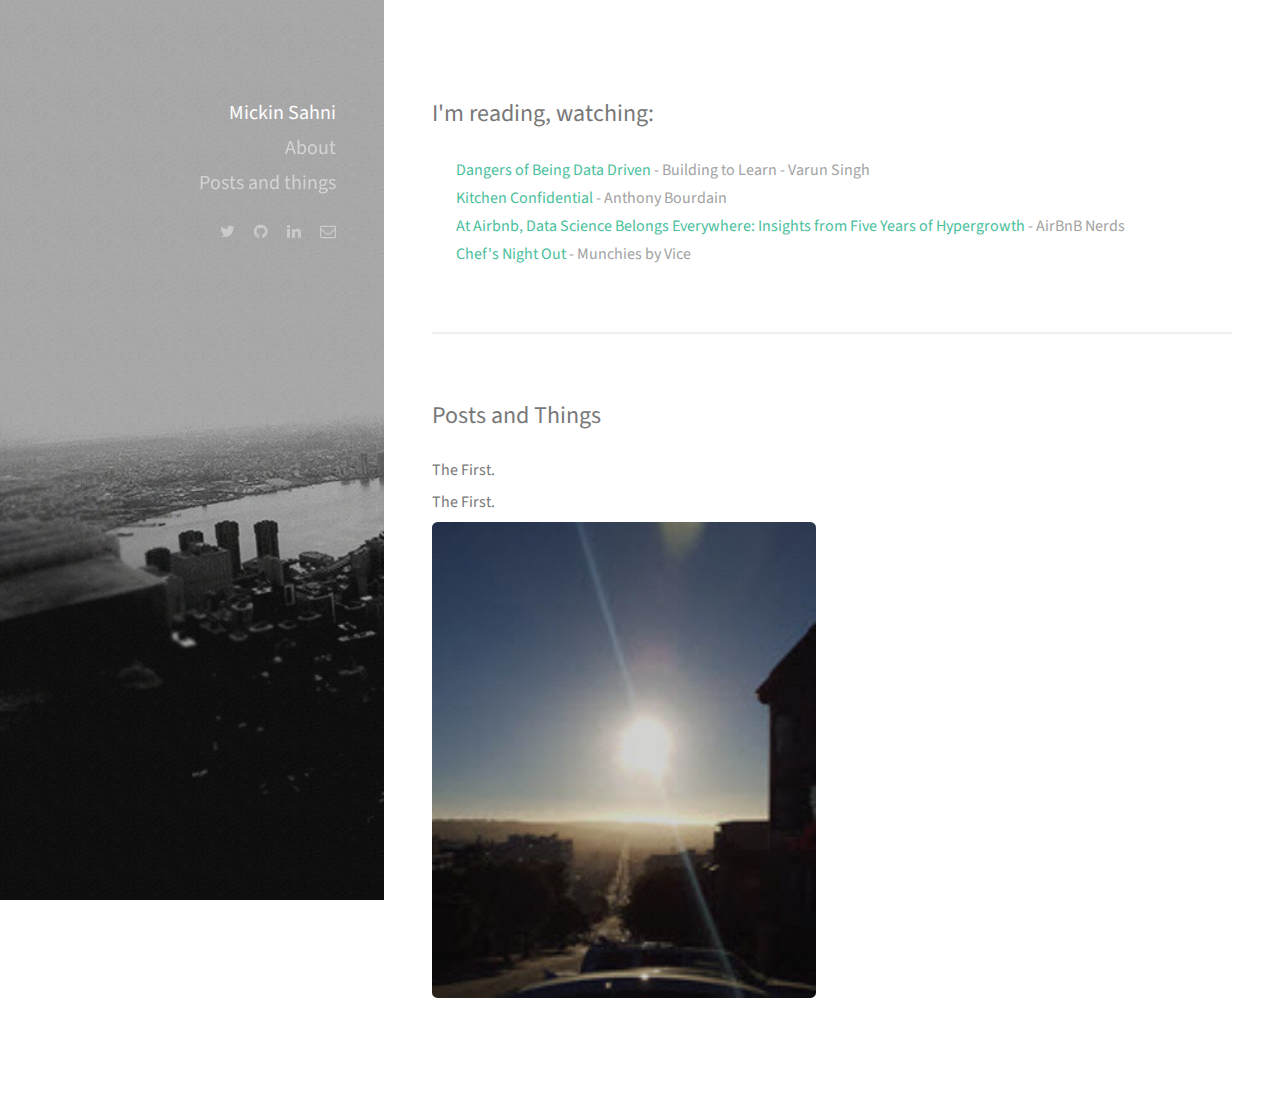
==== commit 81f3a717: "Update index" ====
--- a/index.html
+++ b/index.html
@@ -86,9 +86,10 @@
 						<h2>Posts and Things</h2>
 						
 						<div class="row">
-							<article class="6u 12u$(xsmall) work-item">
+							<article class="6u 12u$(xsmall) work-item"><h3><a href="http://mickinsahni.github.io/MickinSahni/pages/posts/2015/12/The_First.html">The First.</a></h3>
+							<h3><a href="http://mickinsahni.github.io/MickinSahni/pages/posts/2015/12/The_First.html">The First.</a></h3>
 								<a href="images/fulls/SF.jpg" class="image fit thumb"><img src="images/thumbs/SF.jpg" alt="" /></a>
-								<h3><a href="http://mickinsahni.github.io/MickinSahni/pages/posts/2015/12/The_First.html">The First.</a></h3>
+								
 								<!-- <p>Lorem ipsum dolor sit amet nisl sed nullam feugiat.</p> -->
 							</article>
 							<!-- <article class="6u$ 12u$(xsmall) work-item">
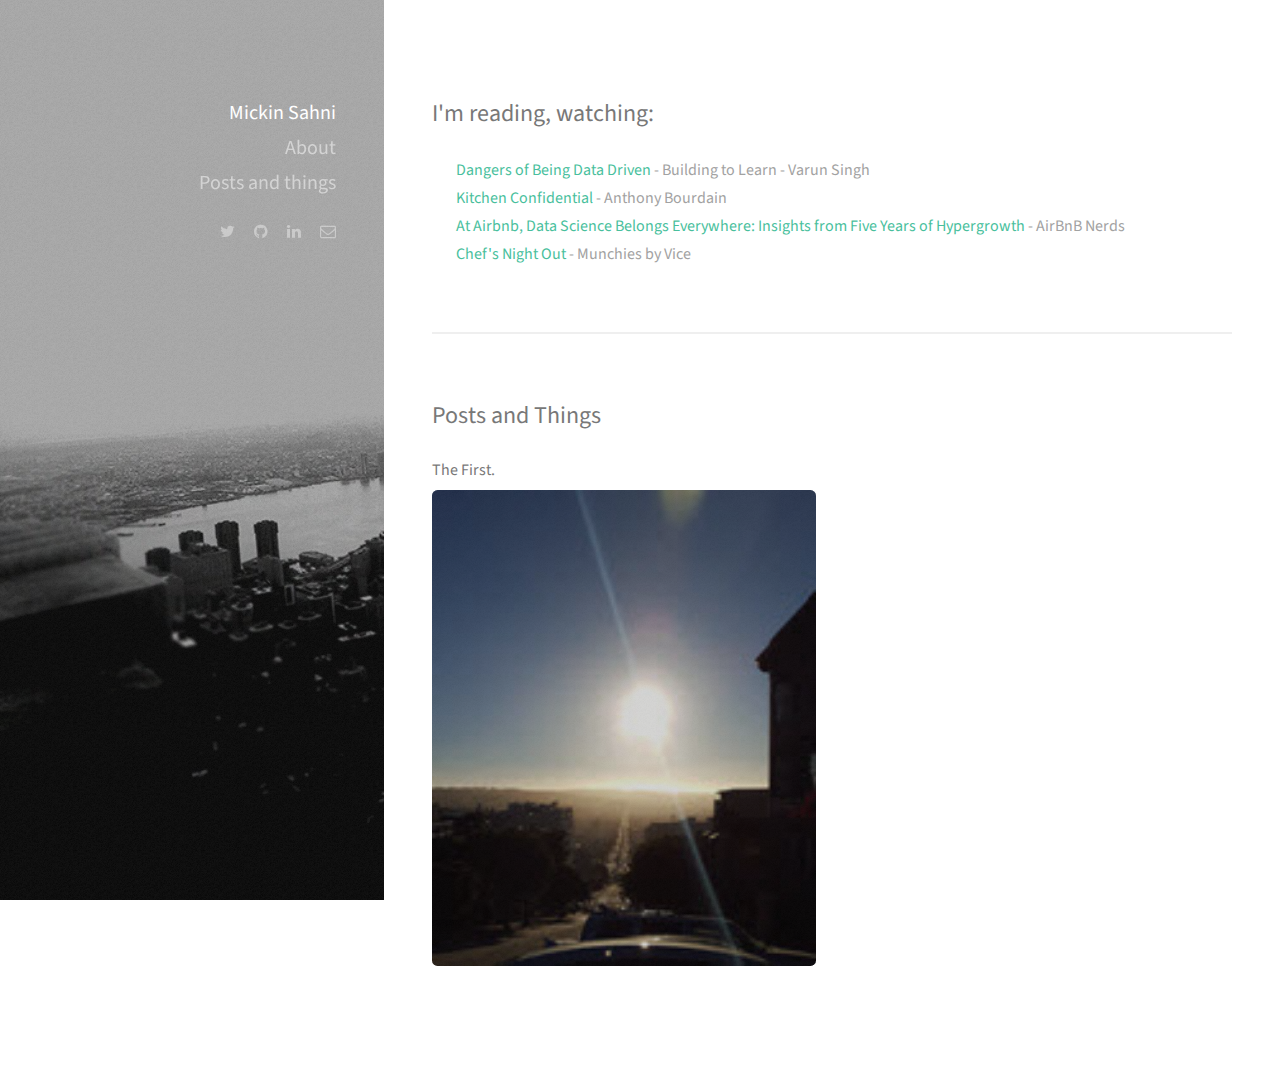
==== commit 9e0cc77e: "Update index" ====
--- a/index.html
+++ b/index.html
@@ -86,7 +86,8 @@
 						<h2>Posts and Things</h2>
 						
 						<div class="row">
-							<article class="6u 12u$(xsmall) work-item"><h3><a href="http://mickinsahni.github.io/MickinSahni/pages/posts/2015/12/The_First.html">The First.</a></h3>
+							<article class="6u 12u$(xsmall) work-item">
+							
 							<h3><a href="http://mickinsahni.github.io/MickinSahni/pages/posts/2015/12/The_First.html">The First.</a></h3>
 								<a href="images/fulls/SF.jpg" class="image fit thumb"><img src="images/thumbs/SF.jpg" alt="" /></a>
 								
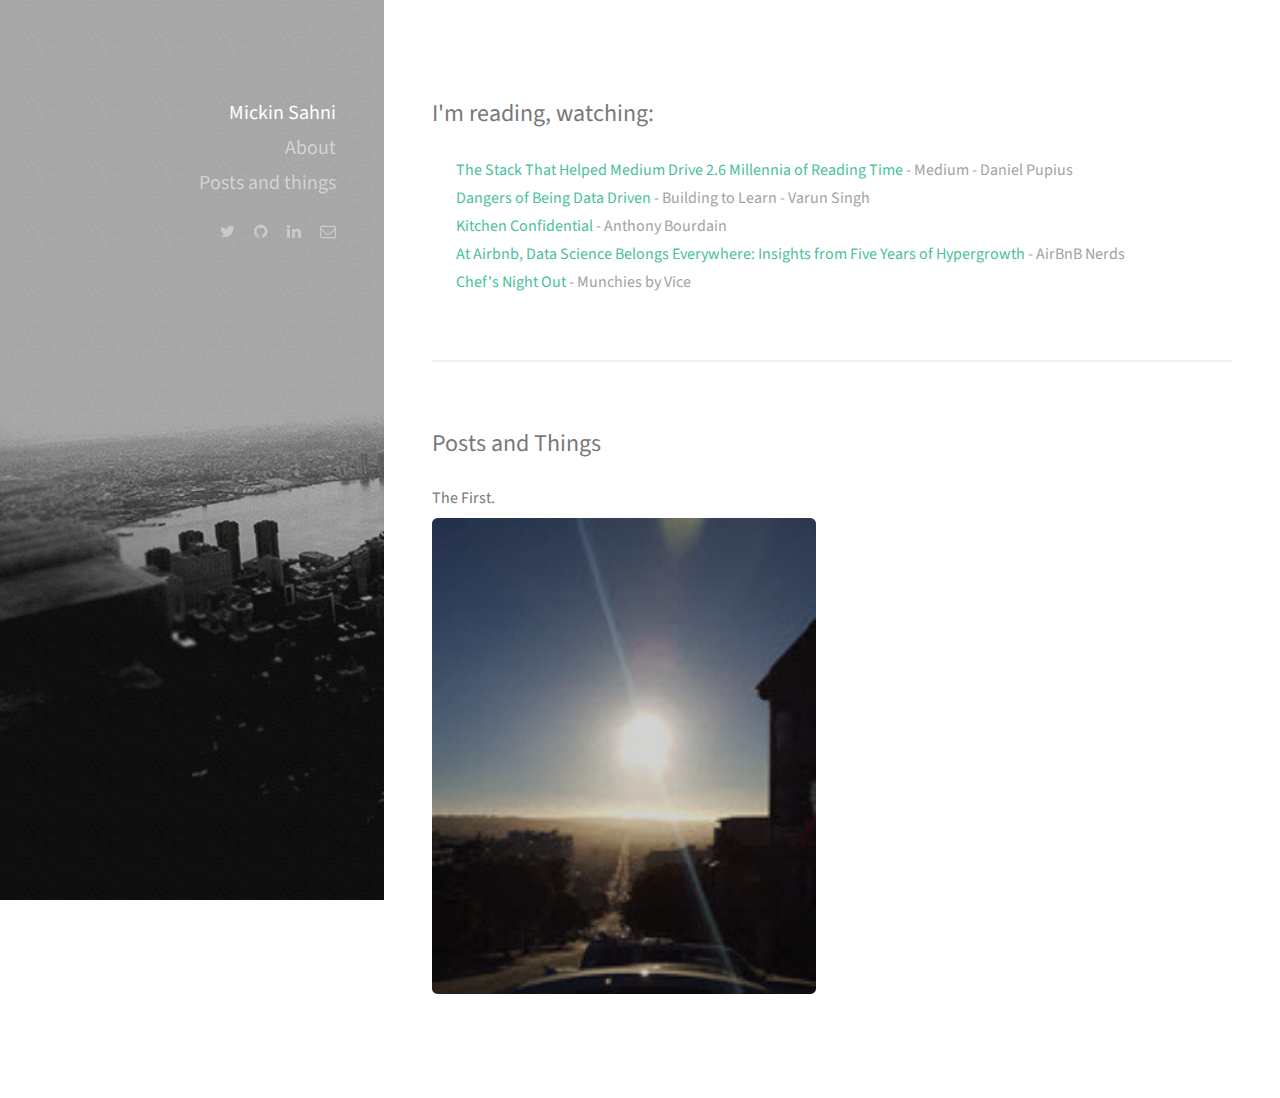
==== commit e781baf8: "Updated index" ====
--- a/index.html
+++ b/index.html
@@ -1,4 +1,4 @@
-	<!DOCTYPE HTML>
+<!DOCTYPE HTML>
 <!--
 	Strata by HTML5 UP
 	html5up.net | @n33co
@@ -15,24 +15,26 @@
 
 	<!--Google Analytics-->
 	<script>
-		(function(i,s,o,g,r,a,m){i['GoogleAnalyticsObject']=r;i[r]=i[r]||function(){
-			(i[r].q=i[r].q||[]).push(arguments)},i[r].l=1*new Date();a=s.createElement(o),
-			m=s.getElementsByTagName(o)[0];a.async=1;a.src=g;m.parentNode.insertBefore(a,m)
-		})(window,document,'script','//www.google-analytics.com/analytics.js','ga');
-
-		ga('create', 'UA-68290142-1', 'auto');
-		ga('send', 'pageview');
+	(function(i,s,o,g,r,a,m){i['GoogleAnalyticsObject']=r;i[r]=i[r]||function(){
+		(i[r].q=i[r].q||[]).push(arguments)},i[r].l=1*new Date();a=s.createElement(o),
+		m=s.getElementsByTagName(o)[0];a.async=1;a.src=g;m.parentNode.insertBefore(a,m)
+	})(window,document,'script','//www.google-analytics.com/analytics.js','ga');
+
+	ga('create', 'UA-68290142-1', 'auto');
+	ga('send', 'pageview');
 
 	</script>
-	<!-- Scripts -->
-			<script src="assets/js/jquery.min.js"></script>
-			<script src="assets/js/jquery.poptrox.min.js"></script>
-			<script src="assets/js/skel.min.js"></script>
-			<script src="assets/js/util.js"></script>
-			<!--[if lte IE 8]><script src="assets/js/ie/respond.min.js"></script><![endif]-->
-			<script src="assets/js/main.js"></script>
+	
+	<!-- Scripts-->
+	<script src="assets/js/jquery.min.js"></script>
+	<script src="assets/js/jquery.poptrox.min.js"></script>
+	<script src="assets/js/skel.min.js"></script>
+	<script src="assets/js/util.js"></script> 			
+	<!--[if lte IE 8]><script src="assets/js/ie/respond.min.js"></script><![endif]-->
+	<script src="assets/js/main.js"></script> 
 
 </head>
+
 <body id="top">
 
 	<!-- Header -->
@@ -66,6 +68,7 @@
 
 			<h2>I'm reading, watching:</h2>
 			<ul>
+				<li><a href="http://stackshare.io/medium/the-stack-that-helped-medium-scale-to-2-6-millennia-of-reading-time">The Stack That Helped Medium Drive 2.6 Millennia of Reading Time</a> - Medium - Daniel Pupius </li>
 				<li><a href="https://buildingtolearn.wordpress.com/2015/03/27/dangers-of-being-data-driven/">Dangers of Being Data Driven</a> - Building to Learn - Varun Singh </li>
 				<li><a href="http://www.amazon.com/Kitchen-Confidential-Anthony-Bourdain-ebook/dp/B002UM5BXW/ref=dp_kinw_strp_1">Kitchen Confidential</a> - Anthony Bourdain </li>
 				<li><a href="http://nerds.airbnb.com/scaling-data-science/">At Airbnb, Data Science Belongs Everywhere: Insights from Five Years of Hypergrowth</a> - AirBnB Nerds</li>
@@ -74,23 +77,17 @@
 						<!-- <ul class="actions">
 							<li><a href="#" class="button">Learn More</a></li>
 						</ul> -->
-
-
-
-
-
-					</section>
+		</section>
 
 					<!-- Two -->
-					 <section id="two">
+		<section id="two">
 						<h2>Posts and Things</h2>
-						
 						<div class="row">
 							<article class="6u 12u$(xsmall) work-item">
-							
-							<h3><a href="http://mickinsahni.github.io/MickinSahni/pages/posts/2015/12/The_First.html">The First.</a></h3>
-								<a href="images/fulls/SF.jpg" class="image fit thumb"><img src="images/thumbs/SF.jpg" alt="" /></a>
-								
+									<h3><a href="http://mickinsahni.github.io/MickinSahni/pages/posts/2015/12/The_First.html">The First.</a></h3>
+									
+									<a href="images/fulls/SF.jpg" class="image fit thumb"><img src="images/thumbs/SF.jpg" alt="" /></a>
+
 								<!-- <p>Lorem ipsum dolor sit amet nisl sed nullam feugiat.</p> -->
 							</article>
 							<!-- <article class="6u$ 12u$(xsmall) work-item">
@@ -497,6 +494,6 @@
 				</ul>
 			</footer> -->
 
-		
+
 		</body>
 		</html>
--- a/assets/css/main.css
+++ b/assets/css/main.css
@@ -2018,7 +2018,7 @@
 				border-radius: 0.35em;
 				border: solid 3px rgba(255, 255, 255, 0.5);
 				color: #fff;
-				content: 'View';
+				content: 'Check it out';
 				display: inline-block;
 				font-size: 0.8em;
 				font-weight: 400;
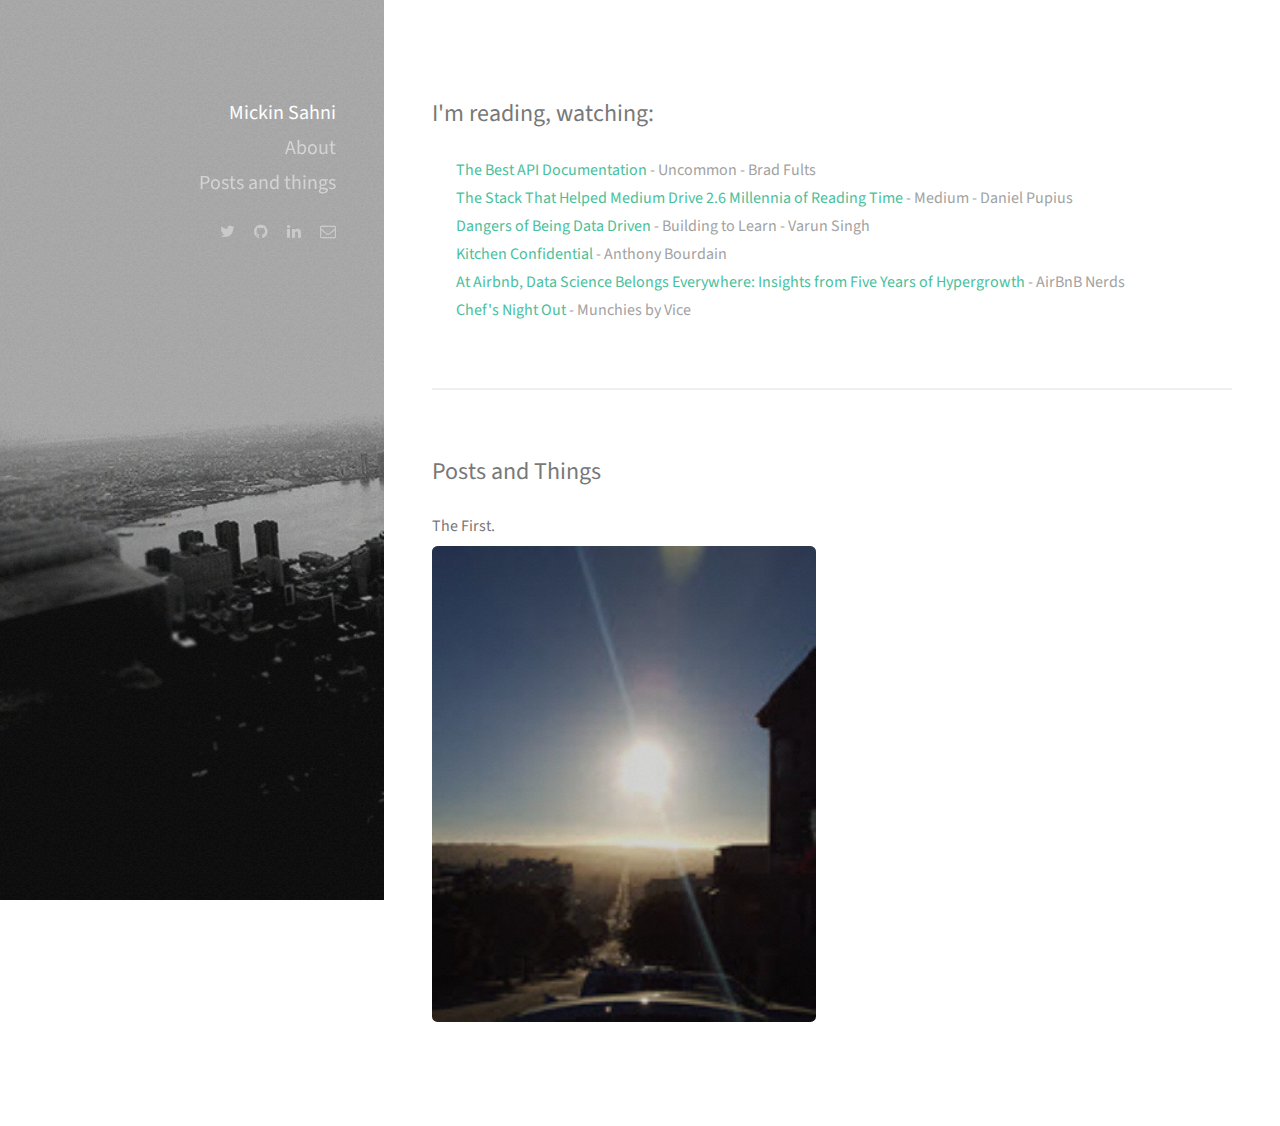
==== commit 26c7fc43: "Update reading list" ====
--- a/index.html
+++ b/index.html
@@ -68,6 +68,7 @@
 
 			<h2>I'm reading, watching:</h2>
 			<ul>
+				<li><a href="https://bradfults.com/the-best-api-documentation-b9e46400379a#.tsd2bul3e">The Best API Documentation</a> - Uncommon - Brad Fults </li>
 				<li><a href="http://stackshare.io/medium/the-stack-that-helped-medium-scale-to-2-6-millennia-of-reading-time">The Stack That Helped Medium Drive 2.6 Millennia of Reading Time</a> - Medium - Daniel Pupius </li>
 				<li><a href="https://buildingtolearn.wordpress.com/2015/03/27/dangers-of-being-data-driven/">Dangers of Being Data Driven</a> - Building to Learn - Varun Singh </li>
 				<li><a href="http://www.amazon.com/Kitchen-Confidential-Anthony-Bourdain-ebook/dp/B002UM5BXW/ref=dp_kinw_strp_1">Kitchen Confidential</a> - Anthony Bourdain </li>
